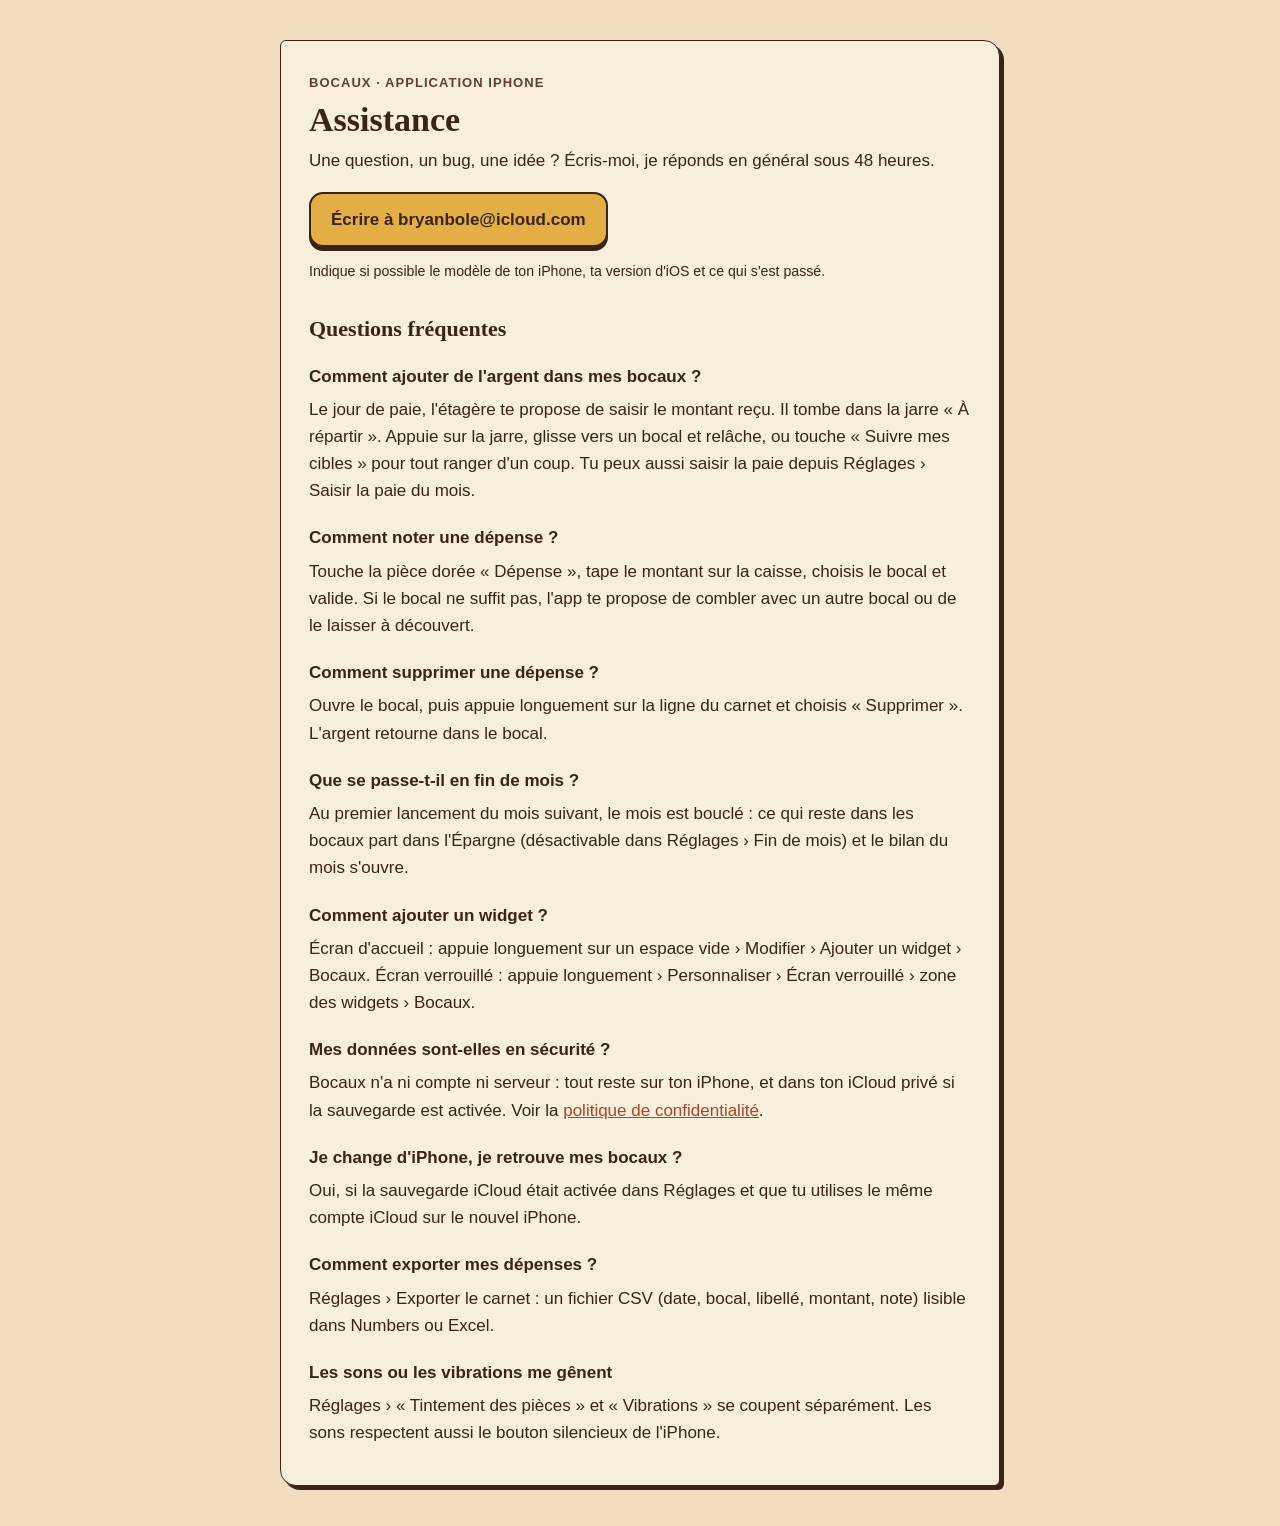
==== index.html @ eb2f49fd "Pages confidentialité et assistance" ====
<!doctype html>
<html lang="fr">
<head>
<meta charset="utf-8">
<meta name="viewport" content="width=device-width, initial-scale=1">
<title>Bocaux — Assistance</title>
<style>
  :root { --wall:#EFDDBE; --paper:#F7EEDC; --ink:#3A2417; --ink2:#5E4030; --terra:#A8462A; --honey:#E2AE45; }
  @media (prefers-color-scheme: dark) { :root { --wall:#271B13; --paper:#36271C; --ink:#F2E3C6; --ink2:#D2BC9A; --terra:#F09A7E; } }
  * { box-sizing: border-box; }
  body { margin:0; background:var(--wall); color:var(--ink); font:17px/1.6 -apple-system, "Helvetica Neue", Arial, sans-serif; }
  main { max-width:720px; margin:40px auto; padding:32px 28px; background:var(--paper); border:1.5px solid var(--ink); border-radius:6px 16px 6px 16px; box-shadow:4px 4px 0 var(--ink); }
  h1, h2 { font-family: Georgia, "Times New Roman", serif; line-height:1.2; }
  h1 { font-size:34px; margin:0 0 4px; }
  h2 { font-size:22px; margin:32px 0 8px; }
  h3 { font-size:17px; margin:20px 0 4px; }
  .kicker { text-transform:uppercase; letter-spacing:.08em; font-size:13px; font-weight:600; color:var(--ink2); margin:0 0 6px; }
  .contact { display:inline-block; margin:12px 0 4px; padding:12px 20px; background:var(--honey); color:#3A2417; border:2px solid #3A2417; border-radius:14px; box-shadow:0 4px 0 #3A2417; font-weight:600; text-decoration:none; }
  a { color:var(--terra); }
  p { margin:6px 0; }
</style>
</head>
<body>
<main>
  <p class="kicker">Bocaux · application iPhone</p>
  <h1>Assistance</h1>
  <p>Une question, un bug, une idée ? Écris-moi, je réponds en général sous 48 heures.</p>
  <a class="contact" href="mailto:bryanbole@icloud.com?subject=Bocaux%20%E2%80%94%20assistance">Écrire à bryanbole@icloud.com</a>
  <p><small>Indique si possible le modèle de ton iPhone, ta version d'iOS et ce qui s'est passé.</small></p>

  <h2>Questions fréquentes</h2>

  <h3>Comment ajouter de l'argent dans mes bocaux ?</h3>
  <p>Le jour de paie, l'étagère te propose de saisir le montant reçu. Il tombe dans la jarre « À répartir ». Appuie sur la jarre, glisse vers un bocal et relâche, ou touche « Suivre mes cibles » pour tout ranger d'un coup. Tu peux aussi saisir la paie depuis Réglages › Saisir la paie du mois.</p>

  <h3>Comment noter une dépense ?</h3>
  <p>Touche la pièce dorée « Dépense », tape le montant sur la caisse, choisis le bocal et valide. Si le bocal ne suffit pas, l'app te propose de combler avec un autre bocal ou de le laisser à découvert.</p>

  <h3>Comment supprimer une dépense ?</h3>
  <p>Ouvre le bocal, puis appuie longuement sur la ligne du carnet et choisis « Supprimer ». L'argent retourne dans le bocal.</p>

  <h3>Que se passe-t-il en fin de mois ?</h3>
  <p>Au premier lancement du mois suivant, le mois est bouclé : ce qui reste dans les bocaux part dans l'Épargne (désactivable dans Réglages › Fin de mois) et le bilan du mois s'ouvre.</p>

  <h3>Comment ajouter un widget ?</h3>
  <p>Écran d'accueil : appuie longuement sur un espace vide › Modifier › Ajouter un widget › Bocaux. Écran verrouillé : appuie longuement › Personnaliser › Écran verrouillé › zone des widgets › Bocaux.</p>

  <h3>Mes données sont-elles en sécurité ?</h3>
  <p>Bocaux n'a ni compte ni serveur : tout reste sur ton iPhone, et dans ton iCloud privé si la sauvegarde est activée. Voir la <a href="privacy.html">politique de confidentialité</a>.</p>

  <h3>Je change d'iPhone, je retrouve mes bocaux ?</h3>
  <p>Oui, si la sauvegarde iCloud était activée dans Réglages et que tu utilises le même compte iCloud sur le nouvel iPhone.</p>

  <h3>Comment exporter mes dépenses ?</h3>
  <p>Réglages › Exporter le carnet : un fichier CSV (date, bocal, libellé, montant, note) lisible dans Numbers ou Excel.</p>

  <h3>Les sons ou les vibrations me gênent</h3>
  <p>Réglages › « Tintement des pièces » et « Vibrations » se coupent séparément. Les sons respectent aussi le bouton silencieux de l'iPhone.</p>
</main>
</body>
</html>
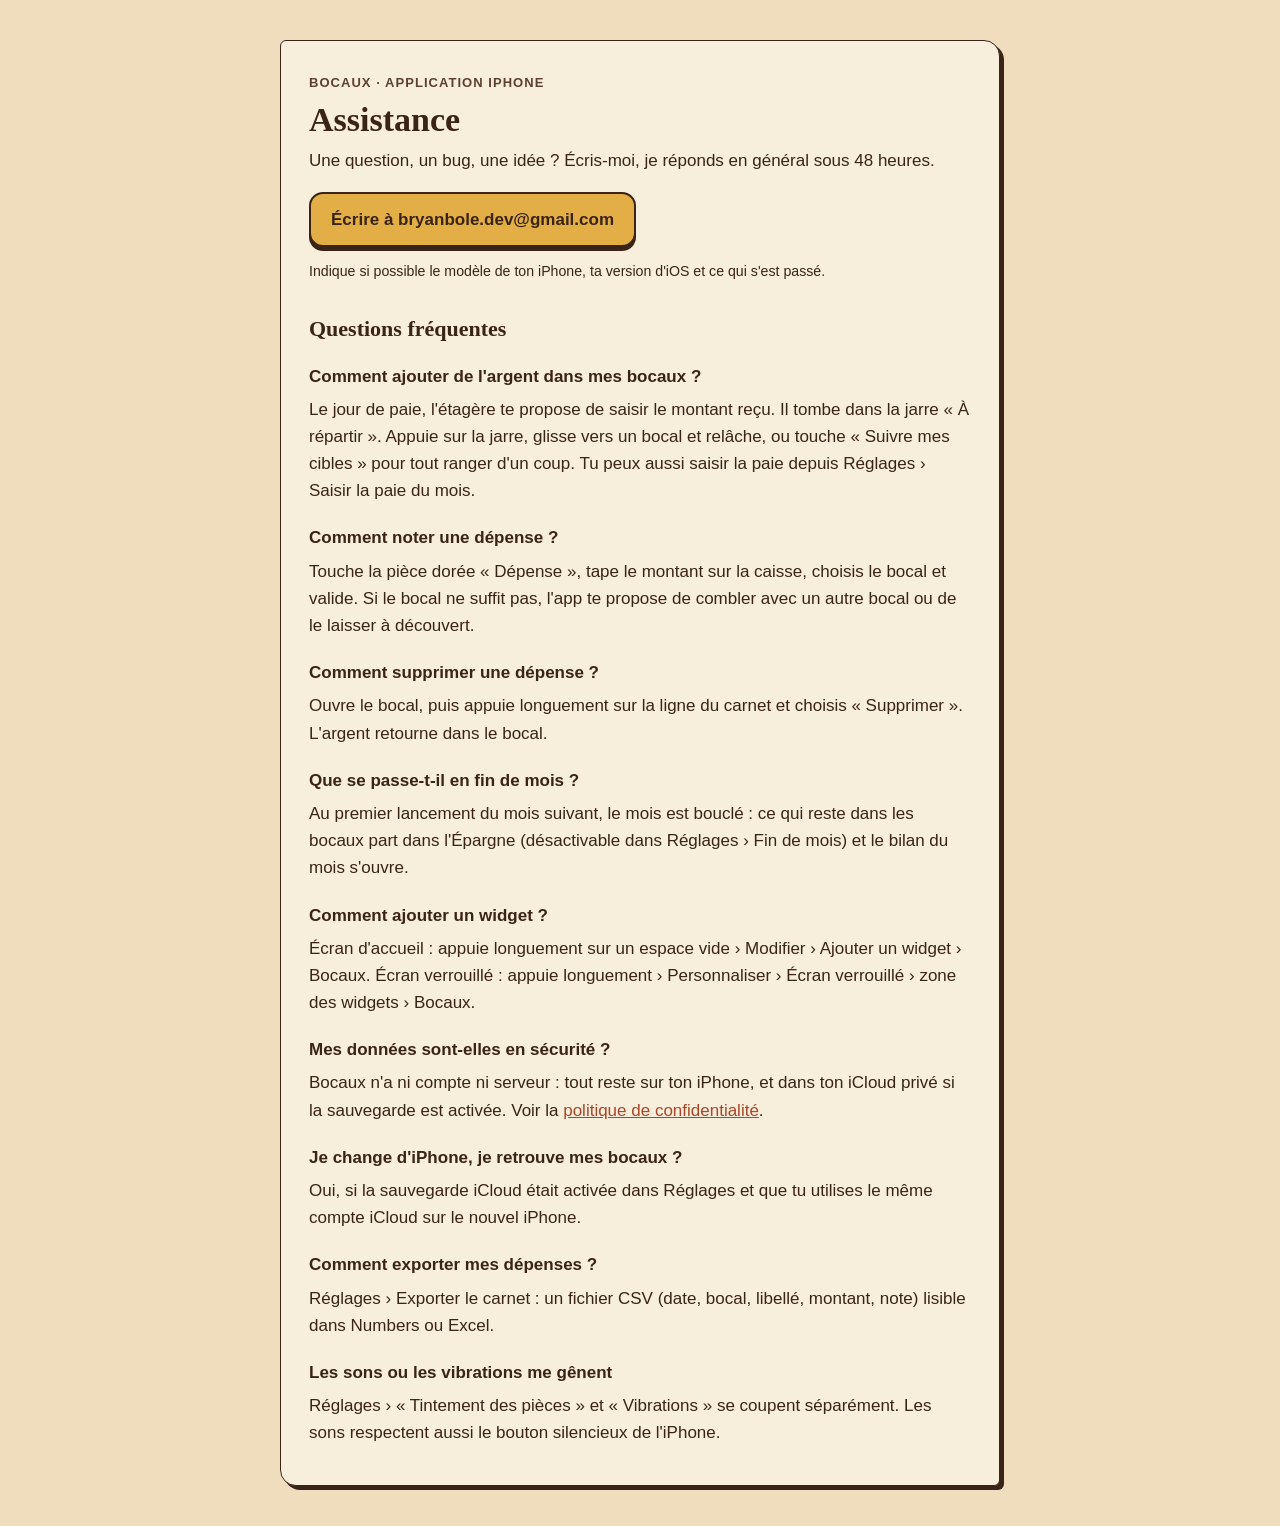
==== commit fca69b6a: "Adresse de contact" ====
--- a/index.html
+++ b/index.html
@@ -25,7 +25,7 @@
   <p class="kicker">Bocaux · application iPhone</p>
   <h1>Assistance</h1>
   <p>Une question, un bug, une idée ? Écris-moi, je réponds en général sous 48 heures.</p>
-  <a class="contact" href="mailto:bryanbole@icloud.com?subject=Bocaux%20%E2%80%94%20assistance">Écrire à bryanbole@icloud.com</a>
+  <a class="contact" href="mailto:bryanbole.dev@gmail.com?subject=Bocaux%20%E2%80%94%20assistance">Écrire à bryanbole.dev@gmail.com</a>
   <p><small>Indique si possible le modèle de ton iPhone, ta version d'iOS et ce qui s'est passé.</small></p>
 
   <h2>Questions fréquentes</h2>
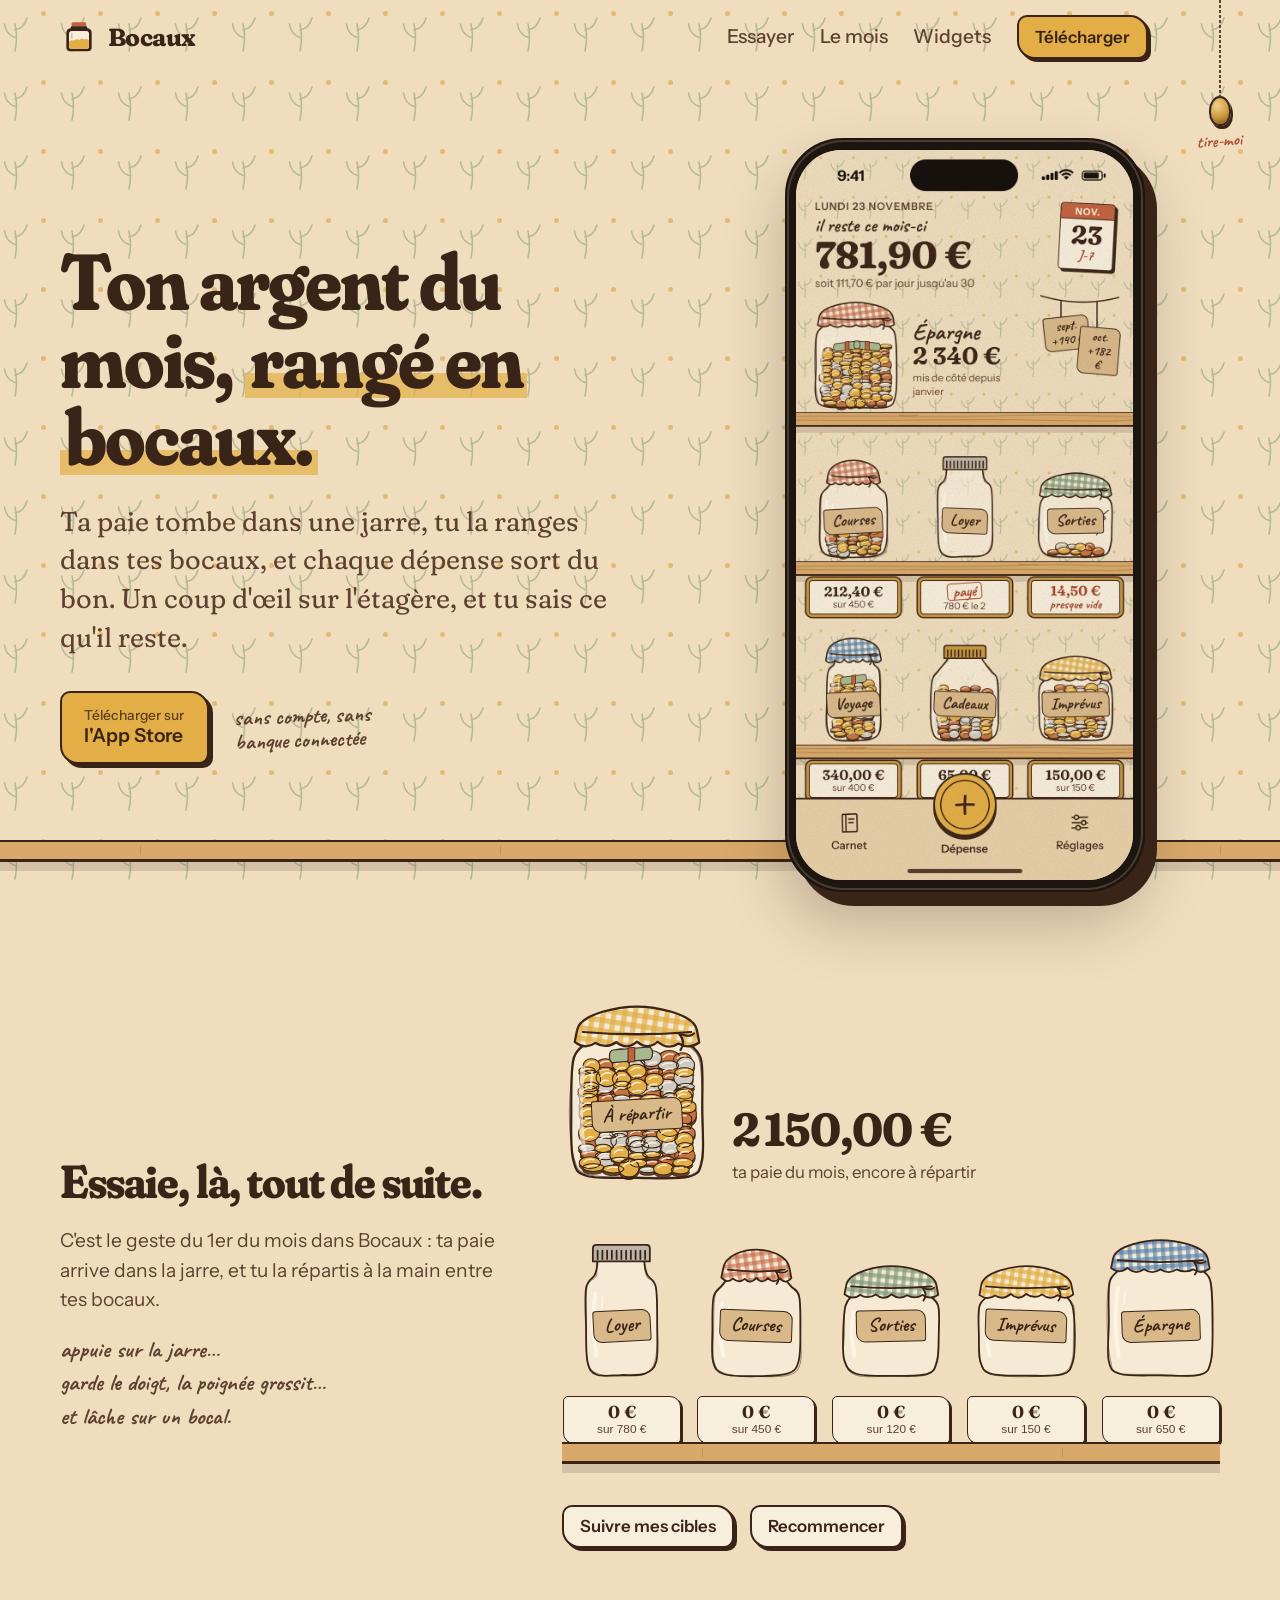
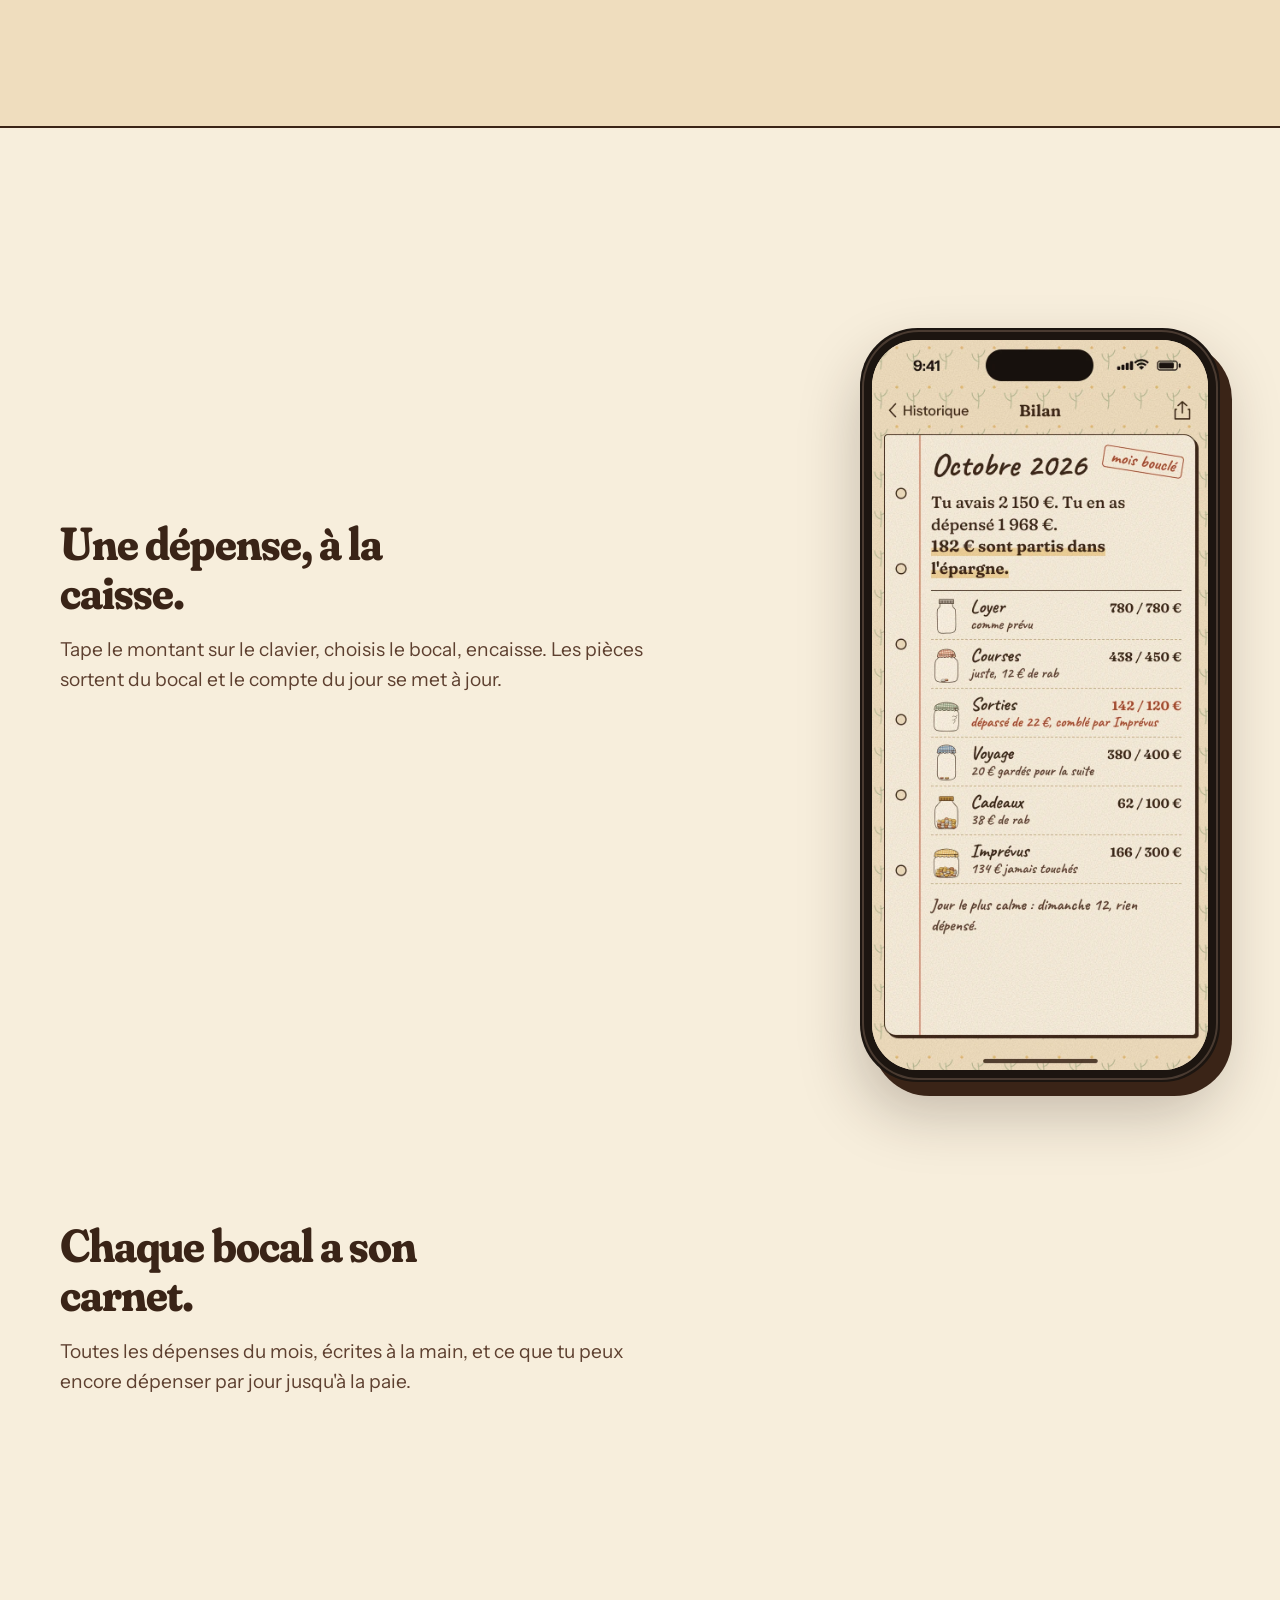
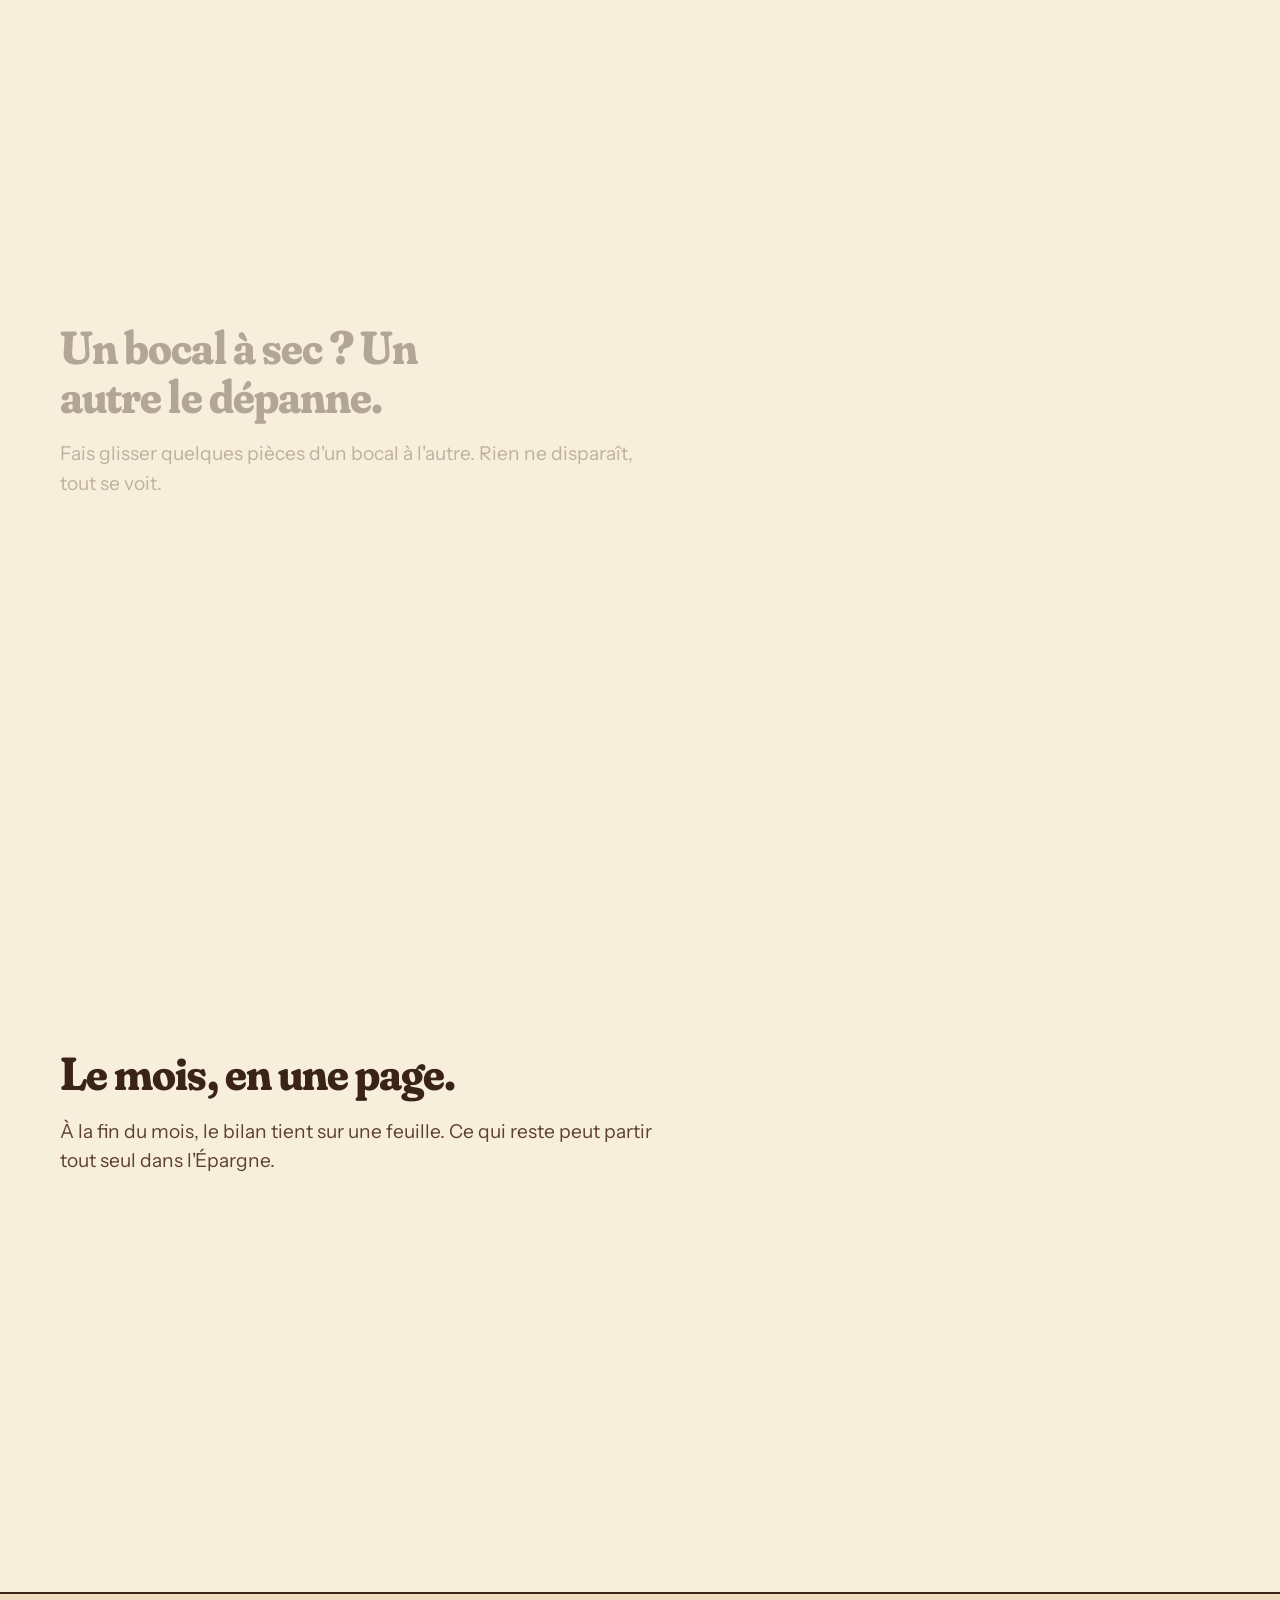
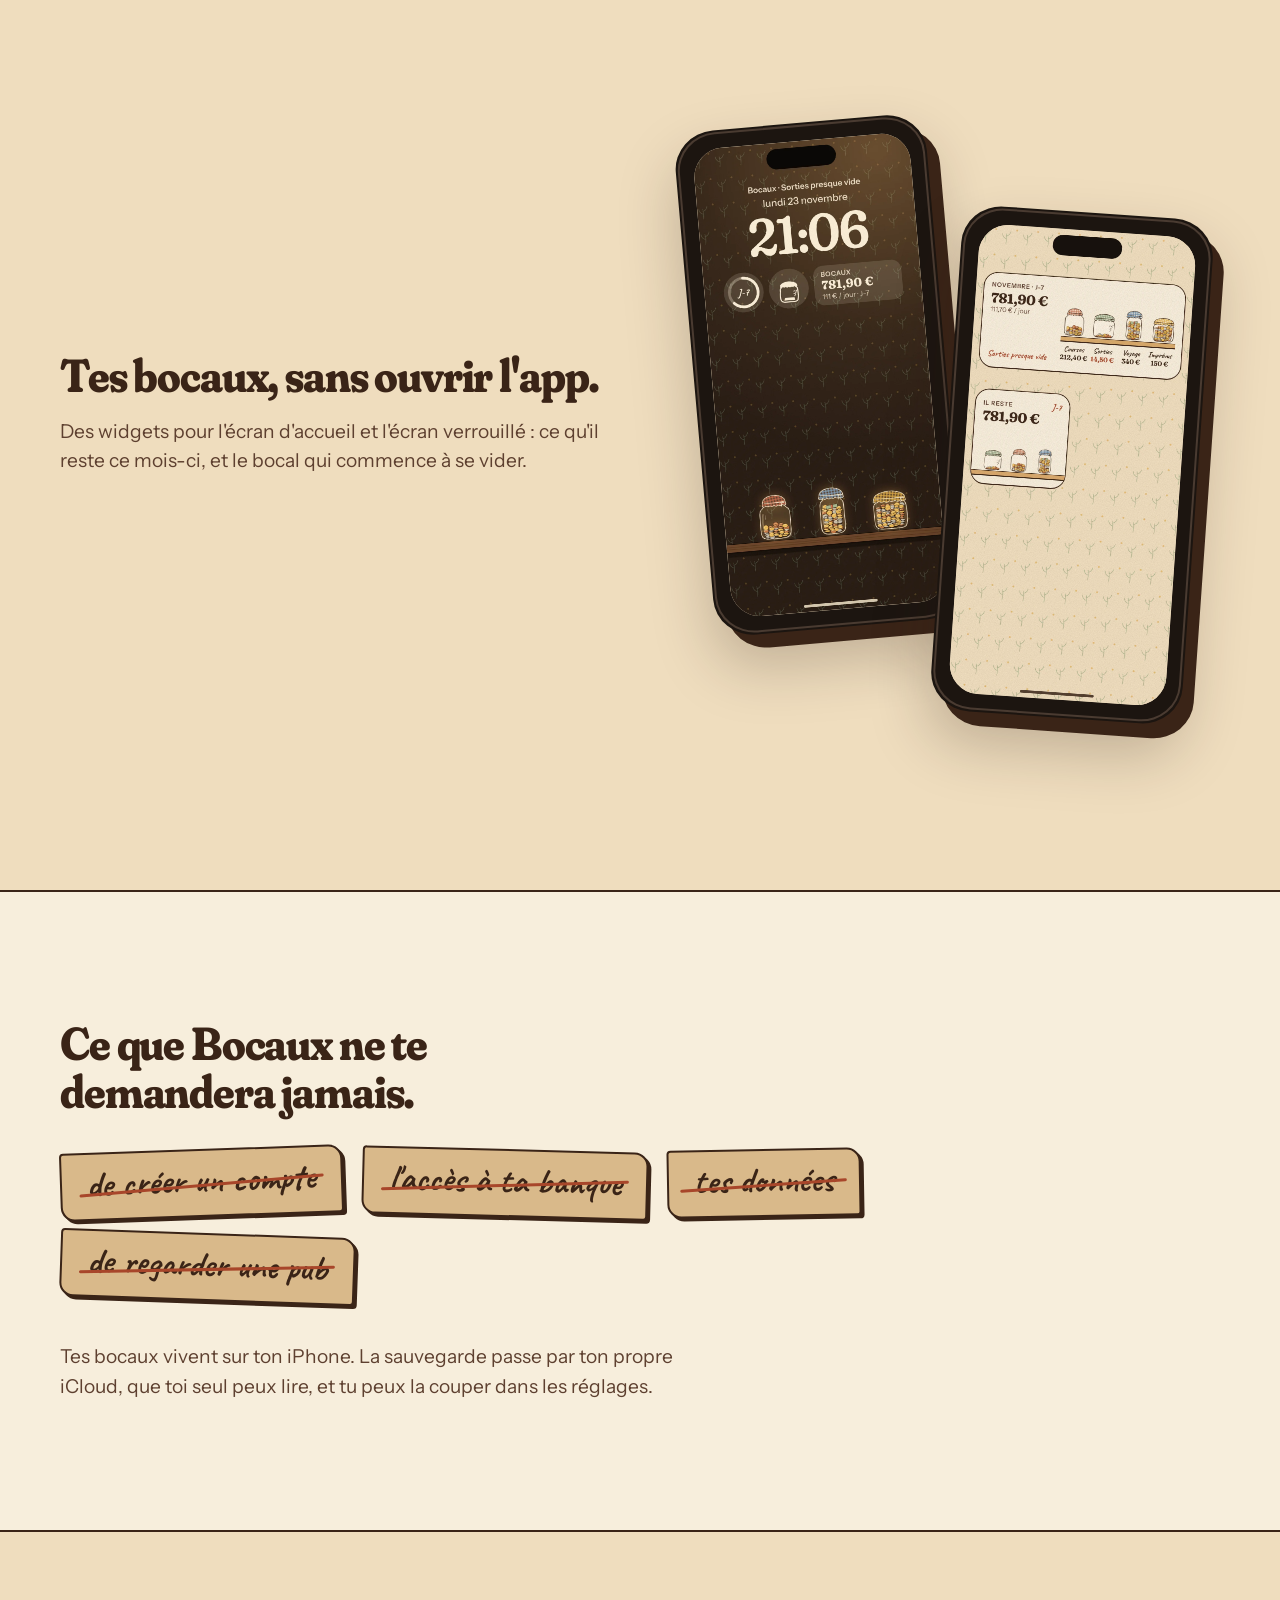
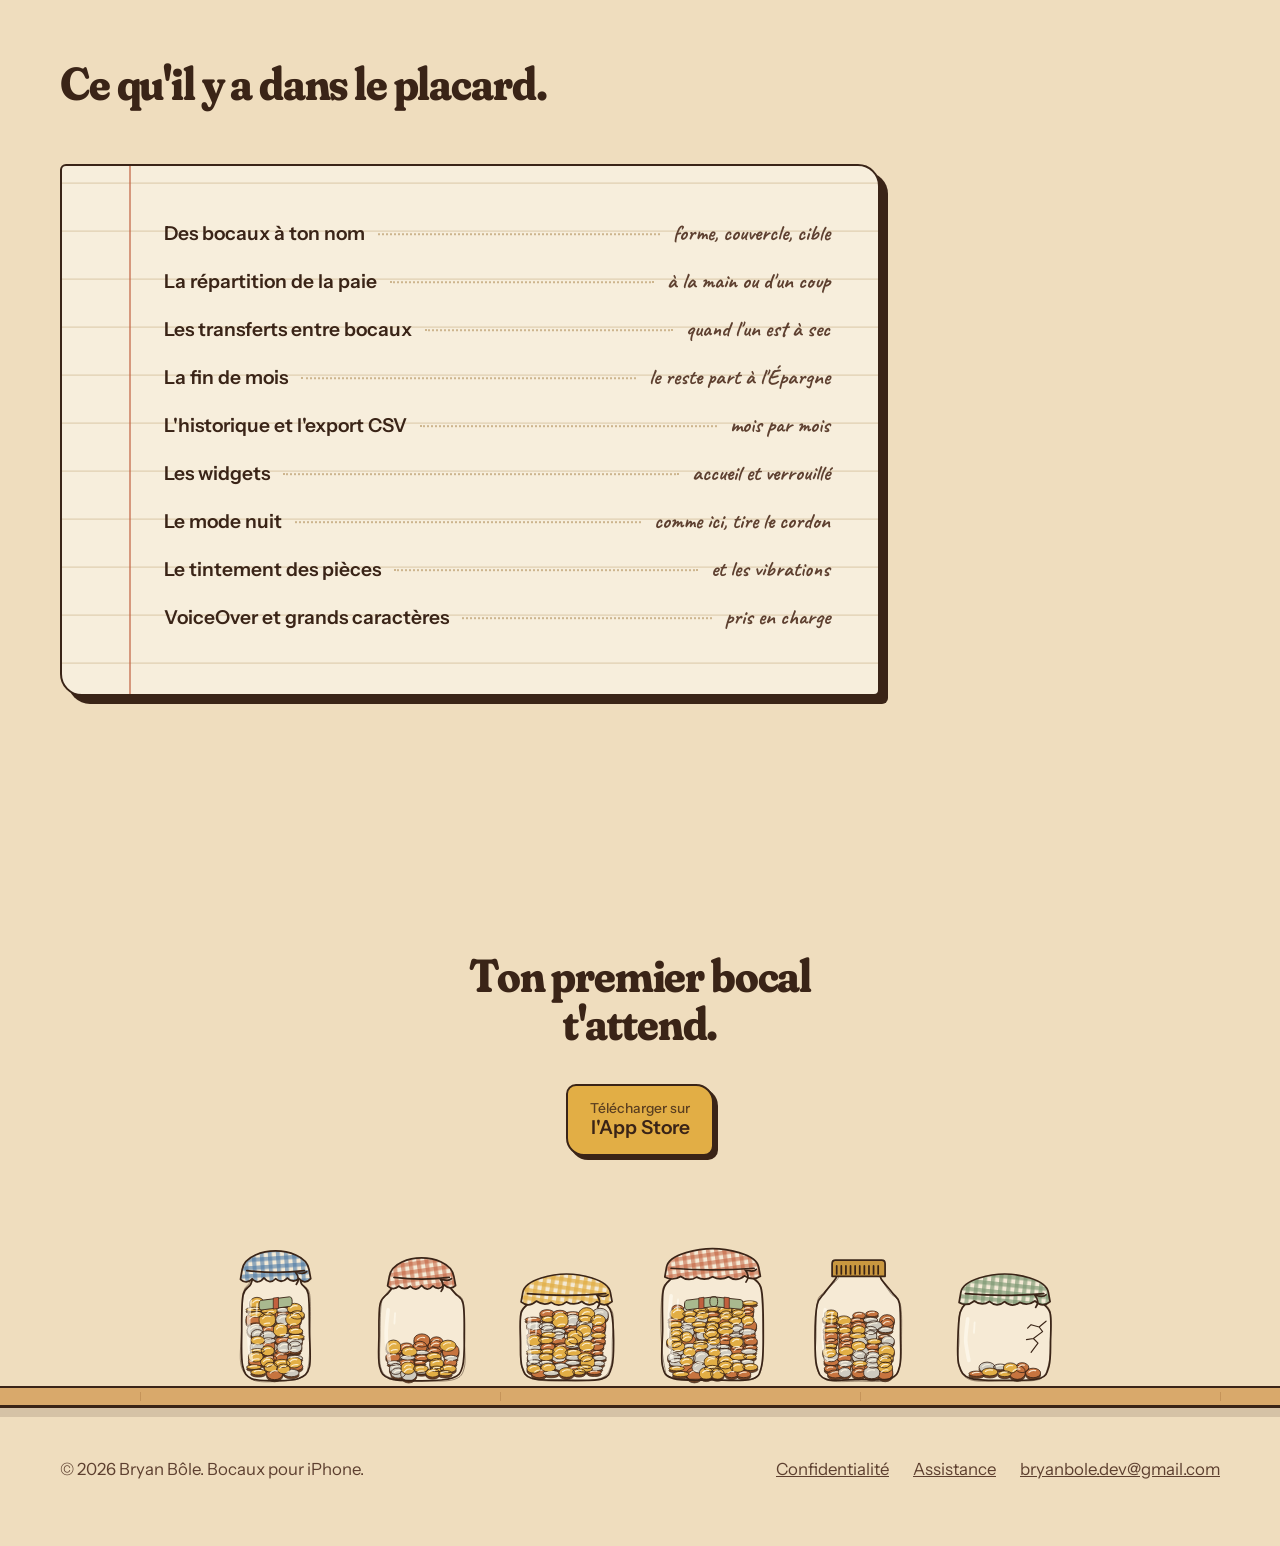
==== commit 5d4d891f: "Site vitrine" ====
--- a/index.html
+++ b/index.html
@@ -1,61 +1,215 @@
 <!doctype html>
-<html lang="fr">
+<html lang="fr" class="intro">
 <head>
 <meta charset="utf-8">
 <meta name="viewport" content="width=device-width, initial-scale=1">
-<title>Bocaux — Assistance</title>
-<style>
-  :root { --wall:#EFDDBE; --paper:#F7EEDC; --ink:#3A2417; --ink2:#5E4030; --terra:#A8462A; --honey:#E2AE45; }
-  @media (prefers-color-scheme: dark) { :root { --wall:#271B13; --paper:#36271C; --ink:#F2E3C6; --ink2:#D2BC9A; --terra:#F09A7E; } }
-  * { box-sizing: border-box; }
-  body { margin:0; background:var(--wall); color:var(--ink); font:17px/1.6 -apple-system, "Helvetica Neue", Arial, sans-serif; }
-  main { max-width:720px; margin:40px auto; padding:32px 28px; background:var(--paper); border:1.5px solid var(--ink); border-radius:6px 16px 6px 16px; box-shadow:4px 4px 0 var(--ink); }
-  h1, h2 { font-family: Georgia, "Times New Roman", serif; line-height:1.2; }
-  h1 { font-size:34px; margin:0 0 4px; }
-  h2 { font-size:22px; margin:32px 0 8px; }
-  h3 { font-size:17px; margin:20px 0 4px; }
-  .kicker { text-transform:uppercase; letter-spacing:.08em; font-size:13px; font-weight:600; color:var(--ink2); margin:0 0 6px; }
-  .contact { display:inline-block; margin:12px 0 4px; padding:12px 20px; background:var(--honey); color:#3A2417; border:2px solid #3A2417; border-radius:14px; box-shadow:0 4px 0 #3A2417; font-weight:600; text-decoration:none; }
-  a { color:var(--terra); }
-  p { margin:6px 0; }
-</style>
+<title>Bocaux — ton argent du mois, rangé en bocaux</title>
+<meta name="description" content="Bocaux, l'app iPhone de budget où ton argent du mois est rangé dans des bocaux de verre. Sans compte, sans banque connectée, rien ne quitte ton iPhone.">
+<meta name="theme-color" content="#EFDDBE" media="(prefers-color-scheme: light)">
+<meta name="theme-color" content="#271B13" media="(prefers-color-scheme: dark)">
+<meta property="og:title" content="Bocaux — ton argent du mois, rangé en bocaux">
+<meta property="og:description" content="Le budget du mois, d'un coup d'œil. Sans compte, sans banque connectée.">
+<meta property="og:image" content="assets/img/og.jpg">
+<meta property="og:type" content="website">
+<meta name="twitter:card" content="summary_large_image">
+<link rel="icon" href="assets/img/favicon.png">
+<link rel="apple-touch-icon" href="assets/img/apple-touch-icon.png">
+<link rel="preload" href="assets/fonts/Fraunces.woff2" as="font" type="font/woff2" crossorigin>
+<link rel="stylesheet" href="assets/style.css">
+<script>
+  // Thème avant le premier affichage : choix mémorisé, sinon celui de l'iPhone / du Mac.
+  (function () {
+    var t = null; try { t = localStorage.getItem('bocaux-theme'); } catch (e) {}
+    if (t ? t === 'nuit' : matchMedia('(prefers-color-scheme: dark)').matches) document.documentElement.classList.add('nuit');
+    if (matchMedia('(prefers-reduced-motion: reduce)').matches) document.documentElement.classList.remove('intro');
+  })();
+</script>
 </head>
 <body>
+<!-- Motifs des couvercles (vichy, fer-blanc, laiton), partagés par tous les bocaux -->
+<svg width="0" height="0" style="position:absolute" aria-hidden="true"><defs>
+<pattern id="g-terra" width="7" height="7" patternUnits="userSpaceOnUse" patternTransform="rotate(-8)"><rect class="gin" width="7" height="7"/><rect class="gt" width="3.5" height="7"/><rect class="gt" width="7" height="3.5"/></pattern>
+<pattern id="g-sage" width="7" height="7" patternUnits="userSpaceOnUse" patternTransform="rotate(6)"><rect class="gin" width="7" height="7"/><rect class="gs" width="3.5" height="7"/><rect class="gs" width="7" height="3.5"/></pattern>
+<pattern id="g-blue" width="7" height="7" patternUnits="userSpaceOnUse" patternTransform="rotate(-4)"><rect class="gin" width="7" height="7"/><rect class="gb" width="3.5" height="7"/><rect class="gb" width="7" height="3.5"/></pattern>
+<pattern id="g-honey" width="7" height="7" patternUnits="userSpaceOnUse" patternTransform="rotate(9)"><rect class="gin" width="7" height="7"/><rect class="gh" width="3.5" height="7"/><rect class="gh" width="7" height="3.5"/></pattern>
+<pattern id="m-tin" width="4" height="4" patternUnits="userSpaceOnUse"><rect class="tinf" width="4" height="4"/></pattern>
+<pattern id="m-brass" width="4" height="4" patternUnits="userSpaceOnUse"><rect class="brassf" width="4" height="4"/></pattern>
+<symbol id="logo" viewBox="0 0 96 96"><rect fill="#C2603E" x="30" y="11" width="36" height="10" rx="3"/><rect fill="#3A2417" x="27" y="21" width="42" height="7" rx="3"/><path fill="#3A2417" fill-rule="evenodd" d="M28 26 h40 q12 0 12 12 v36 q0 10 -10 10 h-44 q-10 0 -10 -10 v-36 q0 -12 12 -12z M32 33 h32 q9 0 9 8 v31 q0 6 -6 6 h-38 q-6 0 -6 -6 v-31 q0 -8 9 -8z"/><path fill="#F7EEDC" d="M32 33 h32 q9 0 9 8 v31 q0 6 -6 6 h-38 q-6 0 -6 -6 v-31 q0 -8 9 -8z"/><path fill="#E2AE45" d="M23 60 q6 -5 13 -3 q6 -6 13 -2 q7 -5 13 -1 q6 -3 11 2 v16 q0 6 -6 6 h-38 q-6 0 -6 -6z"/><rect fill="#3A2417" x="28" y="38" width="3.5" height="14" rx="1.75" opacity=".25"/></symbol>
+</defs></svg>
+
+<a class="sr" href="#demo">Aller à la démo</a>
+
+<button class="cord" id="cord" type="button" aria-pressed="false" aria-label="Allumer la lampe (mode nuit)">
+  <span class="string"></span><span class="bead"></span><span class="tip" id="cordTip">tire-moi</span>
+</button>
+
+<header class="top" id="top">
+  <div class="wrap">
+    <a class="brand" href="#"><svg aria-hidden="true"><use href="#logo"/></svg>Bocaux</a>
+    <nav aria-label="Navigation">
+      <a class="lnk" href="#demo">Essayer</a>
+      <a class="lnk" href="#mois">Le mois</a>
+      <a class="lnk" href="#widgets">Widgets</a>
+      <a class="btn btn-sm store" href="#">Télécharger</a>
+    </nav>
+  </div>
+</header>
+
 <main>
-  <p class="kicker">Bocaux · application iPhone</p>
-  <h1>Assistance</h1>
-  <p>Une question, un bug, une idée ? Écris-moi, je réponds en général sous 48 heures.</p>
-  <a class="contact" href="mailto:bryanbole.dev@gmail.com?subject=Bocaux%20%E2%80%94%20assistance">Écrire à bryanbole.dev@gmail.com</a>
-  <p><small>Indique si possible le modèle de ton iPhone, ta version d'iOS et ce qui s'est passé.</small></p>
-
-  <h2>Questions fréquentes</h2>
-
-  <h3>Comment ajouter de l'argent dans mes bocaux ?</h3>
-  <p>Le jour de paie, l'étagère te propose de saisir le montant reçu. Il tombe dans la jarre « À répartir ». Appuie sur la jarre, glisse vers un bocal et relâche, ou touche « Suivre mes cibles » pour tout ranger d'un coup. Tu peux aussi saisir la paie depuis Réglages › Saisir la paie du mois.</p>
-
-  <h3>Comment noter une dépense ?</h3>
-  <p>Touche la pièce dorée « Dépense », tape le montant sur la caisse, choisis le bocal et valide. Si le bocal ne suffit pas, l'app te propose de combler avec un autre bocal ou de le laisser à découvert.</p>
-
-  <h3>Comment supprimer une dépense ?</h3>
-  <p>Ouvre le bocal, puis appuie longuement sur la ligne du carnet et choisis « Supprimer ». L'argent retourne dans le bocal.</p>
-
-  <h3>Que se passe-t-il en fin de mois ?</h3>
-  <p>Au premier lancement du mois suivant, le mois est bouclé : ce qui reste dans les bocaux part dans l'Épargne (désactivable dans Réglages › Fin de mois) et le bilan du mois s'ouvre.</p>
-
-  <h3>Comment ajouter un widget ?</h3>
-  <p>Écran d'accueil : appuie longuement sur un espace vide › Modifier › Ajouter un widget › Bocaux. Écran verrouillé : appuie longuement › Personnaliser › Écran verrouillé › zone des widgets › Bocaux.</p>
-
-  <h3>Mes données sont-elles en sécurité ?</h3>
-  <p>Bocaux n'a ni compte ni serveur : tout reste sur ton iPhone, et dans ton iCloud privé si la sauvegarde est activée. Voir la <a href="privacy.html">politique de confidentialité</a>.</p>
-
-  <h3>Je change d'iPhone, je retrouve mes bocaux ?</h3>
-  <p>Oui, si la sauvegarde iCloud était activée dans Réglages et que tu utilises le même compte iCloud sur le nouvel iPhone.</p>
-
-  <h3>Comment exporter mes dépenses ?</h3>
-  <p>Réglages › Exporter le carnet : un fichier CSV (date, bocal, libellé, montant, note) lisible dans Numbers ou Excel.</p>
-
-  <h3>Les sons ou les vibrations me gênent</h3>
-  <p>Réglages › « Tintement des pièces » et « Vibrations » se coupent séparément. Les sons respectent aussi le bouton silencieux de l'iPhone.</p>
+  <section class="hero" aria-labelledby="h1">
+    <div class="wrap">
+      <div class="hero-copy">
+        <h1 class="display" id="h1">Ton argent du mois, <span class="mark">rangé en bocaux.</span></h1>
+        <p class="lede">Ta paie tombe dans une jarre, tu la ranges dans tes bocaux, et chaque dépense sort du bon. Un coup d'œil sur l'étagère, et tu sais ce qu'il reste.</p>
+        <div class="actions">
+          <a class="btn store" href="#"><span><small>Télécharger sur</small>l'App Store</span></a>
+          <p class="note">sans compte, sans banque connectée</p>
+        </div>
+      </div>
+      <div class="hero-phone">
+        <div class="phone"><div class="scr"><img data-screen="etagere" src="assets/img/etagere-jour.webp" width="393" height="852" alt="L'écran principal de Bocaux : il reste 781,90 € ce mois-ci, rangés dans six bocaux sur une étagère." fetchpriority="high"></div></div>
+      </div>
+    </div>
+    <div class="plank" aria-hidden="true"></div>
+  </section>
+
+  <section class="band demo" id="demo" aria-labelledby="demo-t">
+    <div class="wrap">
+      <div>
+        <h2 class="display" id="demo-t">Essaie, là, tout de suite.</h2>
+        <p class="body" style="margin-top:1.2rem">C'est le geste du 1er du mois dans Bocaux : ta paie arrive dans la jarre, et tu la répartis à la main entre tes bocaux.</p>
+        <div class="how" aria-hidden="true">
+          <p>appuie sur la jarre…</p>
+          <p>garde le doigt, la poignée grossit…</p>
+          <p>et lâche sur un bocal.</p>
+        </div>
+        <p class="sr">Au clavier : chaque bocal est un bouton qui y range 50 €. Le bouton « Suivre mes cibles » remplit tous les bocaux d'un coup.</p>
+      </div>
+      <div class="bench" id="bench">
+        <div class="stamp" id="stamp" aria-hidden="true">C'est rangé&nbsp;!</div>
+        <div class="pot-wrap">
+          <button class="pot" id="pot" type="button" aria-describedby="potAmt"><span class="art" id="potArt" style="display:block;width:clamp(110px,16vw,150px)"></span><span class="tag" style="--r:-3deg">À répartir</span></button>
+          <div class="potinfo"><p class="amt" id="potAmt" aria-live="polite">2 150,00 €</p><p class="sub" id="potSub">ta paie du mois, encore à répartir</p></div>
+        </div>
+        <div class="jars" id="jars"></div>
+        <div class="plank" aria-hidden="true"></div>
+        <div class="demo-bar">
+          <button class="btn ghost btn-sm" id="fill" type="button">Suivre mes cibles</button>
+          <button class="btn ghost btn-sm" id="reset" type="button">Recommencer</button>
+        </div>
+        <p class="done-msg" id="doneMsg" aria-live="polite"></p>
+      </div>
+    </div>
+    <div class="hand-coins" id="handful" aria-hidden="true"></div>
+  </section>
+
+  <section class="band paper story" id="mois" aria-labelledby="mois-t">
+    <div class="wrap">
+      <div>
+        <h2 class="display sr" id="mois-t">Le reste du mois</h2>
+        <div class="steps" id="steps">
+          <article class="step" data-screen="depense">
+            <h3>Une dépense, à la caisse.</h3>
+            <p class="body">Tape le montant sur le clavier, choisis le bocal, encaisse. Les pièces sortent du bocal et le compte du jour se met à jour.</p>
+            <div class="m-phone phone"><div class="scr"><img data-screen="depense" src="assets/img/depense-jour.webp" width="393" height="852" loading="lazy" alt="Écran de dépense : un clavier de caisse enregistreuse et le choix du bocal."></div></div>
+          </article>
+          <article class="step" data-screen="carnet">
+            <h3>Chaque bocal a son carnet.</h3>
+            <p class="body">Toutes les dépenses du mois, écrites à la main, et ce que tu peux encore dépenser par jour jusqu'à la paie.</p>
+            <div class="m-phone phone"><div class="scr"><img data-screen="carnet" src="assets/img/carnet-jour.webp" width="393" height="852" loading="lazy" alt="Le carnet du bocal Courses, avec les dépenses du mois et le reste par jour."></div></div>
+          </article>
+          <article class="step" data-screen="transfert">
+            <h3>Un bocal à sec ? Un autre le dépanne.</h3>
+            <p class="body">Fais glisser quelques pièces d'un bocal à l'autre. Rien ne disparaît, tout se voit.</p>
+            <div class="m-phone phone"><div class="scr"><img data-screen="transfert" src="assets/img/transfert-jour.webp" width="393" height="852" loading="lazy" alt="Transfert de pièces d'un bocal vers un autre."></div></div>
+          </article>
+          <article class="step" data-screen="bilan">
+            <h3>Le mois, en une page.</h3>
+            <p class="body">À la fin du mois, le bilan tient sur une feuille. Ce qui reste peut partir tout seul dans l'Épargne.</p>
+            <div class="m-phone phone"><div class="scr"><img data-screen="bilan" src="assets/img/bilan-jour.webp" width="393" height="852" loading="lazy" alt="Le bilan du mois, bocal par bocal, avec le reste versé à l'épargne."></div></div>
+          </article>
+        </div>
+      </div>
+      <div class="sticky" aria-hidden="true">
+        <div class="phone"><div class="scr" id="stickyScr">
+          <img data-screen="depense" src="assets/img/depense-jour.webp" width="393" height="852" alt="">
+          <img data-screen="carnet" class="out" src="assets/img/carnet-jour.webp" width="393" height="852" loading="lazy" alt="">
+          <img data-screen="transfert" class="out" src="assets/img/transfert-jour.webp" width="393" height="852" loading="lazy" alt="">
+          <img data-screen="bilan" class="out" src="assets/img/bilan-jour.webp" width="393" height="852" loading="lazy" alt="">
+        </div></div>
+      </div>
+    </div>
+  </section>
+
+  <section class="band widgets" id="widgets" aria-labelledby="w-t">
+    <div class="wrap">
+      <div class="head">
+        <h2 class="display" id="w-t">Tes bocaux, sans ouvrir l'app.</h2>
+        <p class="body">Des widgets pour l'écran d'accueil et l'écran verrouillé : ce qu'il reste ce mois-ci, et le bocal qui commence à se vider.</p>
+      </div>
+      <div class="duo">
+        <div class="phone a"><div class="scr"><img src="assets/img/widgets-accueil.webp" width="393" height="852" loading="lazy" alt="Écran d'accueil avec un widget moyen montrant quatre bocaux et un petit widget : il reste 781,90 €."></div></div>
+        <div class="phone b"><div class="scr"><img data-screen="widgets" src="assets/img/widgets-jour.webp" width="393" height="852" loading="lazy" alt="Écran verrouillé avec les widgets Bocaux."></div></div>
+      </div>
+    </div>
+  </section>
+
+  <section class="band paper never" aria-labelledby="n-t">
+    <div class="wrap">
+      <h2 class="display" id="n-t">Ce que Bocaux ne te demandera jamais.</h2>
+      <ul>
+        <li style="--r:-2deg">de créer un compte</li>
+        <li style="--r:1.5deg">l'accès à ta banque</li>
+        <li style="--r:-1deg">tes données</li>
+        <li style="--r:2deg">de regarder une pub</li>
+      </ul>
+      <p class="body after">Tes bocaux vivent sur ton iPhone. La sauvegarde passe par ton propre iCloud, que toi seul peux lire, et tu peux la couper dans les réglages.</p>
+    </div>
+  </section>
+
+  <section class="band" aria-labelledby="c-t">
+    <div class="wrap">
+      <div class="head">
+        <h2 class="display" id="c-t">Ce qu'il y a dans le placard.</h2>
+      </div>
+      <div class="ledger">
+        <dl>
+          <div class="row"><dt>Des bocaux à ton nom</dt><span class="dots"></span><dd>forme, couvercle, cible</dd></div>
+          <div class="row"><dt>La répartition de la paie</dt><span class="dots"></span><dd>à la main ou d'un coup</dd></div>
+          <div class="row"><dt>Les transferts entre bocaux</dt><span class="dots"></span><dd>quand l'un est à sec</dd></div>
+          <div class="row"><dt>La fin de mois</dt><span class="dots"></span><dd>le reste part à l'Épargne</dd></div>
+          <div class="row"><dt>L'historique et l'export CSV</dt><span class="dots"></span><dd>mois par mois</dd></div>
+          <div class="row"><dt>Les widgets</dt><span class="dots"></span><dd>accueil et verrouillé</dd></div>
+          <div class="row"><dt>Le mode nuit</dt><span class="dots"></span><dd>comme ici, tire le cordon</dd></div>
+          <div class="row"><dt>Le tintement des pièces</dt><span class="dots"></span><dd>et les vibrations</dd></div>
+          <div class="row"><dt>VoiceOver et grands caractères</dt><span class="dots"></span><dd>pris en charge</dd></div>
+        </dl>
+      </div>
+    </div>
+  </section>
+
+  <section class="band final" aria-labelledby="f-t">
+    <div class="wrap">
+      <h2 class="display" id="f-t">Ton premier bocal t'attend.</h2>
+      <div class="actions"><a class="btn store" href="#"><span><small>Télécharger sur</small>l'App Store</span></a></div>
+    </div>
+    <div class="shelf-row" id="finalShelf" aria-hidden="true"></div>
+    <div class="plank" aria-hidden="true"></div>
+  </section>
 </main>
+
+<footer>
+  <div class="wrap">
+    <p>© 2026 Bryan Bôle. Bocaux pour iPhone.</p>
+    <nav aria-label="Liens légaux">
+      <a href="privacy.html">Confidentialité</a>
+      <a href="support.html">Assistance</a>
+      <a href="mailto:bryanbole.dev@gmail.com">bryanbole.dev@gmail.com</a>
+    </nav>
+  </div>
+</footer>
+
+<script src="assets/jars-lib.js"></script>
+<script src="assets/app.js"></script>
 </body>
 </html>
--- a/assets/style.css
+++ b/assets/style.css
@@ -0,0 +1,198 @@
+/* Bocaux — site vitrine. Une seule pièce : un mur de cuisine, des étagères, des bocaux. */
+@font-face{font-family:Fraunces;src:url(fonts/Fraunces.woff2) format("woff2");font-weight:100 900;font-display:swap}
+@font-face{font-family:Caveat;src:url(fonts/Caveat.woff2) format("woff2");font-weight:400 700;font-display:swap}
+@font-face{font-family:"Instrument Sans";src:url(fonts/InstrumentSans.woff2) format("woff2");font-weight:400 700;font-display:swap}
+
+:root{--wall:#EFDDBE;--sprig:#9BAA86;--dot:#D9A441;--ink:#3A2417;--ink2:#5E4030;--pl:#3A2417;--paper:#F7EEDC;--paper2:#EADBBE;--rule:#CDB58E;--kraft:#D9B98A;--wood:#D9A96B;--woodline:#A06C38;--brass:#C9973F;--honey:#E2AE45;--onhoney:#3A2417;--terra:#C2603E;--warn:#A8462A;--sage:#7E9874;--faience:#4E7BA6;--glass:#FBF4E4;--glassop:.6;--cu:#C7743F;--au:#E2AE45;--ag:#CFCBC0;--edge:#6E4326;--coinline:#3A2417;--hl:#FFF7E3;--refl:#FFFBF2;--reflop:.6;--shade:rgba(58,36,23,.14);--gin:#F4EAD6;--tin:#BDB6A8;--focus:#4E7BA6;--glow:0;
+  --serif:Fraunces,Georgia,serif;--sans:"Instrument Sans",system-ui,sans-serif;--hand:Caveat,cursive;
+  --step-1:clamp(.95rem,.9rem + .2vw,1.05rem);--step0:clamp(1.06rem,1rem + .3vw,1.2rem);--step1:clamp(1.3rem,1.1rem + .8vw,1.7rem);--step2:clamp(1.8rem,1.3rem + 2vw,2.9rem);--step3:clamp(2.6rem,1.6rem + 4.2vw,5.6rem);
+  color-scheme:light}
+html.nuit{--wall:#271B13;--sprig:#4F5A43;--dot:#7A5A2A;--ink:#F2E3C6;--ink2:#D2BC9A;--pl:#120B07;--paper:#36271C;--paper2:#2B1F16;--rule:#5E4834;--kraft:#6E5234;--wood:#6B4529;--woodline:#4A2E1A;--brass:#A87A34;--onhoney:#2A1C12;--terra:#D9714F;--warn:#F09A7E;--sage:#6E8A64;--faience:#86AACB;--glass:#F6C978;--glassop:.14;--cu:#C97A45;--au:#E9B651;--ag:#BDB6A8;--edge:#24160C;--coinline:#2A1C12;--hl:#FFE7B0;--refl:#FFE3B0;--reflop:.35;--shade:rgba(0,0,0,.35);--gin:#5A4330;--tin:#8F887B;--focus:#86AACB;--glow:1;color-scheme:dark}
+
+*,*::before,*::after{box-sizing:border-box}
+html{scroll-behavior:smooth;overflow-x:clip}
+body{margin:0;background:var(--wall);color:var(--ink);font-family:var(--sans);font-size:var(--step0);line-height:1.55;-webkit-font-smoothing:antialiased;overflow-x:hidden;transition:background-color .5s ease,color .5s ease}
+body::before{content:"";position:fixed;inset:0;z-index:-2;pointer-events:none;background:url("data:image/svg+xml,%3Csvg xmlns='http://www.w3.org/2000/svg' width='57' height='69'%3E%3Cg fill='none' stroke='%239BAA86' stroke-width='1.6' stroke-linecap='round' opacity='.7'%3E%3Cpath d='M15 51 q3 -13.5 0 -27 M15 37.5 q-9 -3 -10.5 -13.5 M15 30 q9 -1.5 12 -12'/%3E%3C/g%3E%3Ccircle cx='43.5' cy='13.5' r='2.5' fill='%23D9A441' opacity='.6'/%3E%3C/svg%3E");transition:opacity .5s}
+html.nuit body::before{opacity:.32;filter:hue-rotate(-10deg) brightness(.7)}
+/* halo de la lampe, la nuit */
+body::after{content:"";position:fixed;inset:0;z-index:-1;pointer-events:none;background:radial-gradient(circle at 88% -4%,rgba(255,190,110,.34),rgba(255,190,110,.1) 34%,transparent 62%);opacity:var(--glow);transition:opacity .6s ease}
+img{display:block;max-width:100%;height:auto}
+a{color:inherit}
+p,h1,h2,h3,figure,ul,ol,dl,dd{margin:0}
+ul,ol{padding:0;list-style:none}
+:focus-visible{outline:3px solid var(--focus);outline-offset:4px;border-radius:6px}
+.sr{position:absolute!important;width:1px;height:1px;overflow:hidden;clip:rect(0 0 0 0);white-space:nowrap}
+.wrap{width:min(1160px,100% - 2.5rem);margin-inline:auto}
+
+/* ——— Typo ——— */
+.display{font-family:var(--serif);font-variation-settings:"SOFT" 100,"WONK" 1,"opsz" 144;font-weight:720;letter-spacing:-.025em;line-height:.98}
+h2.display{font-size:var(--step2);line-height:1.04;max-width:18ch}
+.lede{font-size:var(--step1);line-height:1.42;color:var(--ink2);max-width:34ch;font-family:var(--serif);font-variation-settings:"SOFT" 100,"opsz" 24;font-weight:380}
+.hand{font-family:var(--hand);font-weight:700;color:var(--warn);font-size:1.6em;line-height:1}
+.body{color:var(--ink2);max-width:46ch}
+
+/* ——— Boutons ——— */
+.btn{--bg:var(--honey);display:inline-flex;align-items:center;gap:.7rem;font:600 var(--step0)/1 var(--sans);color:var(--onhoney);background:var(--bg);border:2px solid var(--pl);border-radius:10px 18px 10px 18px;padding:1rem 1.4rem 1.05rem;text-decoration:none;box-shadow:4px 4px 0 var(--pl);cursor:pointer;transition:transform .15s ease,box-shadow .15s ease}
+.btn:hover{transform:translate(-1px,-1px);box-shadow:5px 5px 0 var(--pl)}
+.btn:active{transform:translate(3px,3px);box-shadow:1px 1px 0 var(--pl)}
+.btn.ghost{--bg:var(--paper);color:var(--ink)}
+.btn .coin{width:1.6rem;height:1.6rem;border-radius:50%;background:var(--paper);border:2px solid var(--pl);display:grid;place-items:center;font-size:.8rem;flex:none}
+.btn small{display:block;font-weight:500;font-size:.72em;opacity:.8;margin-bottom:.15rem}
+.btn-sm{font-size:var(--step-1);padding:.7rem 1rem;box-shadow:3px 3px 0 var(--pl)}
+
+/* ——— En-tête ——— */
+.top{position:sticky;top:0;z-index:40;transition:background-color .3s,box-shadow .3s}
+.top.scrolled{background:color-mix(in srgb,var(--wall) 88%,transparent);backdrop-filter:blur(8px);box-shadow:0 1px 0 var(--rule)}
+.top .wrap{display:flex;align-items:center;justify-content:space-between;height:74px;padding-right:72px}
+.brand{display:flex;align-items:center;gap:.6rem;text-decoration:none;font-family:var(--serif);font-weight:720;font-size:1.55rem;letter-spacing:-.02em;font-variation-settings:"SOFT" 100,"WONK" 1}
+.brand svg{width:38px;height:38px}
+.top nav{display:flex;align-items:center;gap:1.6rem}
+.top nav a.lnk{text-decoration:none;font-weight:500;color:var(--ink2)}
+.top nav a.lnk:hover{color:var(--ink);text-decoration:underline;text-decoration-thickness:2px;text-underline-offset:5px;text-decoration-color:var(--honey)}
+@media (max-width:760px){.top nav a.lnk{display:none}}
+
+/* ——— Cordon de la lampe ——— */
+.cord{position:fixed;top:0;right:clamp(14px,3vw,40px);z-index:50;width:44px;height:150px;display:flex;flex-direction:column;align-items:center;background:none;border:0;padding:0;cursor:grab;touch-action:none;color:var(--ink)}
+.cord{--rest:96px}
+.cord .string{width:2px;height:var(--len,var(--rest));background:repeating-linear-gradient(180deg,var(--ink2) 0 3px,transparent 3px 5px);transition:height .45s cubic-bezier(.3,1.8,.5,1)}
+.cord.pulling .string{transition:none}
+.cord .bead{width:22px;height:30px;border-radius:50% 50% 45% 45%;background:radial-gradient(circle at 35% 30%,#F3D28A,var(--brass) 55%,#7a5520);border:2px solid var(--pl);box-shadow:2px 3px 0 var(--pl)}
+.cord .tip{font:700 1.05rem/1 var(--hand);color:var(--warn);white-space:nowrap;margin-top:.45rem;opacity:.95;transform:rotate(-4deg)}
+.cord:focus-visible{outline-offset:-2px}
+@media (max-width:760px){.cord .tip{display:none}.cord{--rest:30px;height:90px}}
+
+/* ——— Hero ——— */
+.hero{padding:clamp(2rem,5vw,4.5rem) 0 0;position:relative}
+.hero .wrap{display:grid;grid-template-columns:1.08fr .92fr;gap:clamp(1.5rem,4vw,4rem);align-items:end}
+.hero h1{font-size:var(--step3)}
+.hero h1 .mark{background:linear-gradient(transparent 64%,color-mix(in srgb,var(--honey) 70%,transparent) 64% 90%,transparent 90%);padding:0 .06em;box-decoration-break:clone;-webkit-box-decoration-break:clone}
+.hero .lede{margin-top:1.6rem}
+.hero .actions{display:flex;flex-wrap:wrap;align-items:center;gap:1.2rem 1.6rem;margin-top:2.2rem}
+.hero .note{font:700 1.35rem/1.1 var(--hand);color:var(--ink2);transform:rotate(-2deg);max-width:14ch}
+.hero-copy{padding-bottom:clamp(2rem,6vw,5rem)}
+.hero-phone{position:relative;justify-self:center;width:min(360px,80vw);margin-bottom:-3.2rem;z-index:3}
+@media (max-width:860px){.hero .wrap{grid-template-columns:1fr}.hero-copy{padding-bottom:1rem}.hero-phone{width:min(300px,74vw)}}
+
+/* ——— Téléphone ——— */
+.phone{position:relative;border-radius:16% / 7.6%;background:#1C1510;padding:3.2%;box-shadow:12px 14px 0 var(--pl),0 30px 60px rgba(42,28,18,.25)}
+.phone::after{content:"";position:absolute;inset:2px;border-radius:inherit;border:2px solid #4A3B31;pointer-events:none}
+.phone .scr{border-radius:13.5% / 6.3%;overflow:hidden;aspect-ratio:393/852;background:var(--wall);position:relative}
+.phone .scr img{position:absolute;inset:0;width:100%;height:100%;object-fit:cover;transition:opacity .5s ease}
+.phone .scr img.out{opacity:0}
+
+/* ——— Étagère ——— */
+.plank{position:relative;height:22px;background:var(--wood);border-top:2.5px solid var(--pl);border-bottom:3px solid var(--pl);transition:background-color .5s}
+.plank::before{content:"";position:absolute;inset:4px 0;background:repeating-linear-gradient(90deg,transparent 0 140px,var(--woodline) 140px 141px,transparent 141px 360px);opacity:.35}
+.plank::after{content:"";position:absolute;left:0;right:0;top:100%;height:12px;background:var(--shade)}
+.shelf-row{display:flex;justify-content:center;align-items:flex-end;gap:clamp(.4rem,2.4vw,2.2rem)}
+.jarsvg{display:block;overflow:visible}
+.glass{fill:var(--glass);opacity:var(--glassop)}
+.ink{fill:none;stroke:var(--ink);stroke-width:1.5;stroke-linecap:round;stroke-linejoin:round}
+.ink2{fill:none;stroke:var(--ink);stroke-width:.8;stroke-linecap:round;stroke-linejoin:round;opacity:.5}
+.cu{fill:var(--cu);stroke:var(--coinline);stroke-width:.7}.au{fill:var(--au);stroke:var(--coinline);stroke-width:.7}.ag{fill:var(--ag);stroke:var(--coinline);stroke-width:.7}
+.edge{fill:var(--edge);stroke:var(--coinline);stroke-width:.6}
+.hl{fill:none;stroke:var(--hl);stroke-width:1;stroke-linecap:round;opacity:.85}
+.refl{fill:none;stroke:var(--refl);stroke-width:3.2;stroke-linecap:round;opacity:var(--reflop)}
+.refl2{fill:none;stroke:var(--refl);stroke-width:1.6;stroke-linecap:round;opacity:var(--reflop)}
+.crack{fill:none;stroke:var(--ink);stroke-width:1;stroke-linecap:round;stroke-linejoin:round}
+.bill{fill:#A9B98F;stroke:var(--coinline);stroke-width:.8}.billband{fill:var(--terra);stroke:var(--coinline);stroke-width:.6}
+.gin{fill:var(--gin)}.gt{fill:var(--terra);opacity:.55}.gs{fill:var(--sage);opacity:.65}.gb{fill:var(--faience);opacity:.6}.gh{fill:var(--honey);opacity:.7}.tinf{fill:var(--tin)}.brassf{fill:var(--brass)}
+.shiver{animation:shiver 2.6s ease-in-out infinite;transform-origin:50% 100%;transform-box:fill-box}
+@keyframes shiver{0%,82%,100%{transform:none}85%{transform:translateX(-.8px) rotate(-.6deg)}88%{transform:translateX(.8px) rotate(.6deg)}91%{transform:translateX(-.5px)}}
+.tag{position:absolute;left:50%;top:64%;transform:translate(-50%,-50%) rotate(var(--r,-2deg));font:700 clamp(.95rem,.8rem + .5vw,1.25rem)/1 var(--hand);color:var(--ink);background:var(--kraft);padding:.25em .55em .32em;border:1.5px solid var(--pl);border-radius:3px 9px 3px 9px;white-space:nowrap;pointer-events:none}
+
+/* ——— Sections ——— */
+section{position:relative}
+.band{padding:clamp(5rem,10vw,8.5rem) 0}
+.paper{background:var(--paper);border-block:2.5px solid var(--pl);transition:background-color .5s}
+.head{display:grid;gap:1rem;margin-bottom:clamp(2rem,5vw,3.5rem)}
+
+/* ——— Démo : range ta paie ——— */
+.demo .wrap{display:grid;grid-template-columns:minmax(0,.8fr) minmax(0,1.2fr);gap:clamp(2rem,5vw,4rem);align-items:center}
+.demo .how{margin-top:1.4rem;display:grid;gap:.4rem}
+.demo .how p{font:700 1.45rem/1.15 var(--hand);color:var(--ink2)}
+.bench{position:relative;user-select:none;-webkit-user-select:none}
+.pot-wrap{display:flex;align-items:flex-end;gap:1.2rem;margin-bottom:2.6rem}
+.pot{position:relative;background:none;border:0;padding:0;cursor:grab;touch-action:none;color:inherit;border-radius:18px}
+.pot:active{cursor:grabbing}
+.pot.empty{cursor:default}
+.potinfo .amt{font-family:var(--serif);font-weight:700;font-size:var(--step2);letter-spacing:-.02em;line-height:1;font-variation-settings:"SOFT" 100,"opsz" 72;font-variant-numeric:tabular-nums}
+.potinfo .sub{color:var(--ink2);font-size:var(--step-1);margin-top:.35rem}
+.jars{display:grid;grid-template-columns:repeat(5,minmax(0,1fr));align-items:end;gap:clamp(.3rem,1.6vw,1rem)}
+.jar{position:relative;display:flex;flex-direction:column;align-items:center;background:none;border:0;padding:0;color:inherit;cursor:pointer;border-radius:14px;transition:transform .2s ease}
+.jar .art{position:relative;width:100%;max-width:120px}
+.jar .art svg{width:100%;height:auto}
+.jar.hot{transform:translateY(-6px) scale(1.04)}
+.jar.hot .art::before{content:"";position:absolute;inset:-6% -8% 0;border-radius:40%;background:radial-gradient(closest-side,color-mix(in srgb,var(--honey) 55%,transparent),transparent);z-index:-1}
+.holder{margin-top:.9rem;text-align:center;background:var(--paper);border:1.5px solid var(--pl);border-radius:5px 11px 5px 11px;padding:.35rem .25rem .4rem;width:100%;max-width:118px;box-shadow:2px 2px 0 var(--pl)}
+.holder b{display:block;font-family:var(--serif);font-weight:680;font-size:clamp(.85rem,.7rem + .5vw,1.08rem);font-variant-numeric:tabular-nums;line-height:1.15}
+.holder span{display:block;font-size:.74rem;color:var(--ink2)}
+.holder.full span{color:var(--sage);font-weight:600}
+.bench .plank{margin-top:-2px}
+.hand-coins{position:fixed;left:0;top:0;z-index:60;pointer-events:none;transform:translate(-50%,-120%);display:none;align-items:center;gap:.4rem;font:700 1.5rem/1 var(--hand);color:var(--onhoney);background:var(--honey);border:2px solid var(--pl);border-radius:999px;padding:.3rem .75rem .4rem;box-shadow:3px 3px 0 var(--pl)}
+.hand-coins.on{display:flex}
+.flycoin{position:fixed;z-index:59;width:18px;height:18px;margin:-9px 0 0 -9px;border-radius:50%;border:1.5px solid var(--coinline);background:var(--au);pointer-events:none;will-change:transform}
+.flycoin.cu{background:var(--cu)}.flycoin.ag{background:var(--ag)}
+.demo-bar{display:flex;flex-wrap:wrap;gap:1rem;align-items:center;margin-top:2.6rem}
+.stamp{position:absolute;right:2%;top:-4%;font:800 clamp(1.4rem,1rem + 1.8vw,2.3rem)/1 var(--serif);color:var(--terra);border:3px solid var(--terra);border-radius:10px;padding:.35em .6em .4em;transform:rotate(-9deg) scale(1.25);opacity:0;pointer-events:none;letter-spacing:-.01em;background:color-mix(in srgb,var(--paper) 70%,transparent)}
+.stamp.on{animation:stamp .5s cubic-bezier(.2,1.6,.4,1) forwards}
+@keyframes stamp{to{opacity:1;transform:rotate(-9deg) scale(1)}}
+.done-msg{margin-top:1.2rem;min-height:1.6em;color:var(--ink2)}
+@media (max-width:900px){.demo .wrap{grid-template-columns:1fr}}
+
+/* ——— Récit (téléphone collant) ——— */
+.story .wrap{display:grid;grid-template-columns:1fr minmax(260px,360px);gap:clamp(2rem,6vw,6rem)}
+.steps{display:grid}
+.step{min-height:78vh;display:flex;flex-direction:column;justify-content:center;gap:1.1rem;padding:2rem 0;opacity:.35;transition:opacity .4s ease}
+.step.on{opacity:1}
+.step h3{font-family:var(--serif);font-weight:700;font-size:var(--step2);letter-spacing:-.02em;line-height:1.05;font-variation-settings:"SOFT" 100,"WONK" 1,"opsz" 96;max-width:14ch}
+.step .m-phone{display:none}
+.sticky{position:sticky;top:calc(50vh - min(380px,40vw));align-self:start;padding-top:8vh}
+@media (max-width:900px){.story .wrap{grid-template-columns:1fr}.sticky{display:none}.step{min-height:auto;opacity:1;padding:2.5rem 0}.step .m-phone{display:block;width:min(280px,72vw);margin-top:1.2rem}}
+
+/* ——— Widgets ——— */
+.widgets .wrap{display:grid;grid-template-columns:1fr 1fr;gap:clamp(2rem,5vw,5rem);align-items:center}
+.duo{position:relative;height:clamp(460px,52vw,640px)}
+.duo .phone{position:absolute;width:min(290px,46%)}
+.duo .a{left:4%;top:0;transform:rotate(-5deg)}
+.duo .b{right:4%;top:14%;transform:rotate(4deg)}
+@media (max-width:900px){.widgets .wrap{grid-template-columns:1fr}.duo{height:clamp(420px,120vw,560px)}.duo .phone{width:min(240px,48%)}}
+
+/* ——— Jamais ——— */
+.never ul{display:flex;flex-wrap:wrap;gap:1rem 1.2rem;margin-top:2rem;max-width:900px}
+.never li{position:relative;font:700 clamp(1.5rem,1.1rem + 1.4vw,2.3rem)/1 var(--hand);background:var(--kraft);border:2px solid var(--pl);border-radius:4px 14px 4px 14px;padding:.35em .7em .45em;transform:rotate(var(--r));box-shadow:3px 3px 0 var(--pl)}
+.never li::after{content:"";position:absolute;left:6%;right:6%;top:52%;height:3px;background:var(--warn);border-radius:3px;transform:rotate(-3deg)}
+.never .after{margin-top:2.6rem;max-width:52ch}
+
+/* ——— Carnet (ce qu'il y a dedans) ——— */
+.ledger{background:var(--paper);border:2px solid var(--pl);border-radius:6px 22px 6px 22px;box-shadow:8px 8px 0 var(--pl);padding:clamp(1.5rem,4vw,3rem);position:relative;max-width:820px;background-image:repeating-linear-gradient(transparent 0 2.95rem,color-mix(in srgb,var(--rule) 70%,transparent) 2.95rem 3rem);background-position:0 1.1rem;transition:background-color .5s}
+.ledger::before{content:"";position:absolute;top:0;bottom:0;left:clamp(2.6rem,6vw,4.2rem);width:2px;background:color-mix(in srgb,var(--terra) 60%,transparent)}
+.ledger dl{display:grid;padding-left:clamp(1.6rem,5vw,3.4rem)}
+.ledger .row{display:flex;align-items:baseline;gap:.8rem;min-height:3rem;padding-top:.35rem}
+.ledger dt{font-weight:600}
+.ledger .dots{flex:1;border-bottom:2px dotted var(--rule);transform:translateY(-.3rem);min-width:1.5rem}
+.ledger dd{font:700 1.35rem/1 var(--hand);color:var(--ink2);text-align:right}
+@media (max-width:620px){.ledger .row{flex-wrap:wrap;gap:.1rem .8rem;padding-bottom:.4rem}.ledger .dots{display:none}.ledger dd{width:100%;text-align:left}}
+
+/* ——— Fin ——— */
+.final{text-align:center;padding-bottom:0}
+.final h2{margin-inline:auto;max-width:16ch}
+.final .actions{display:flex;justify-content:center;margin-top:2.2rem}
+.final .shelf-row{margin-top:clamp(3rem,7vw,5rem)}
+.final .shelf-row .art{width:clamp(54px,9vw,120px)}
+footer{padding:3rem 0 4rem;color:var(--ink2);font-size:var(--step-1)}
+footer .wrap{display:flex;flex-wrap:wrap;gap:1rem 2rem;justify-content:space-between;align-items:center}
+footer nav{display:flex;gap:1.5rem;flex-wrap:wrap}
+
+/* ——— Entrée du hero (le seul moment orchestré) ——— */
+.intro .hero h1,.intro .hero .lede,.intro .hero .actions{opacity:0;transform:translateY(14px)}
+.ready .hero h1,.ready .hero .lede,.ready .hero .actions{transition:opacity .7s ease,transform .7s cubic-bezier(.2,.8,.2,1)}
+.ready .hero .lede{transition-delay:.12s}.ready .hero .actions{transition-delay:.24s}
+.intro .hero-phone{transform:translateY(40px) rotate(3deg);opacity:0}
+.ready .hero-phone{transition:transform .9s cubic-bezier(.2,.9,.25,1.1) .1s,opacity .6s ease .1s}
+
+@media (prefers-reduced-motion:reduce){
+  html{scroll-behavior:auto}
+  *,*::before,*::after{animation-duration:.001ms!important;animation-iteration-count:1!important;transition-duration:.001ms!important;transition-delay:0s!important}
+  .step{opacity:1}
+}
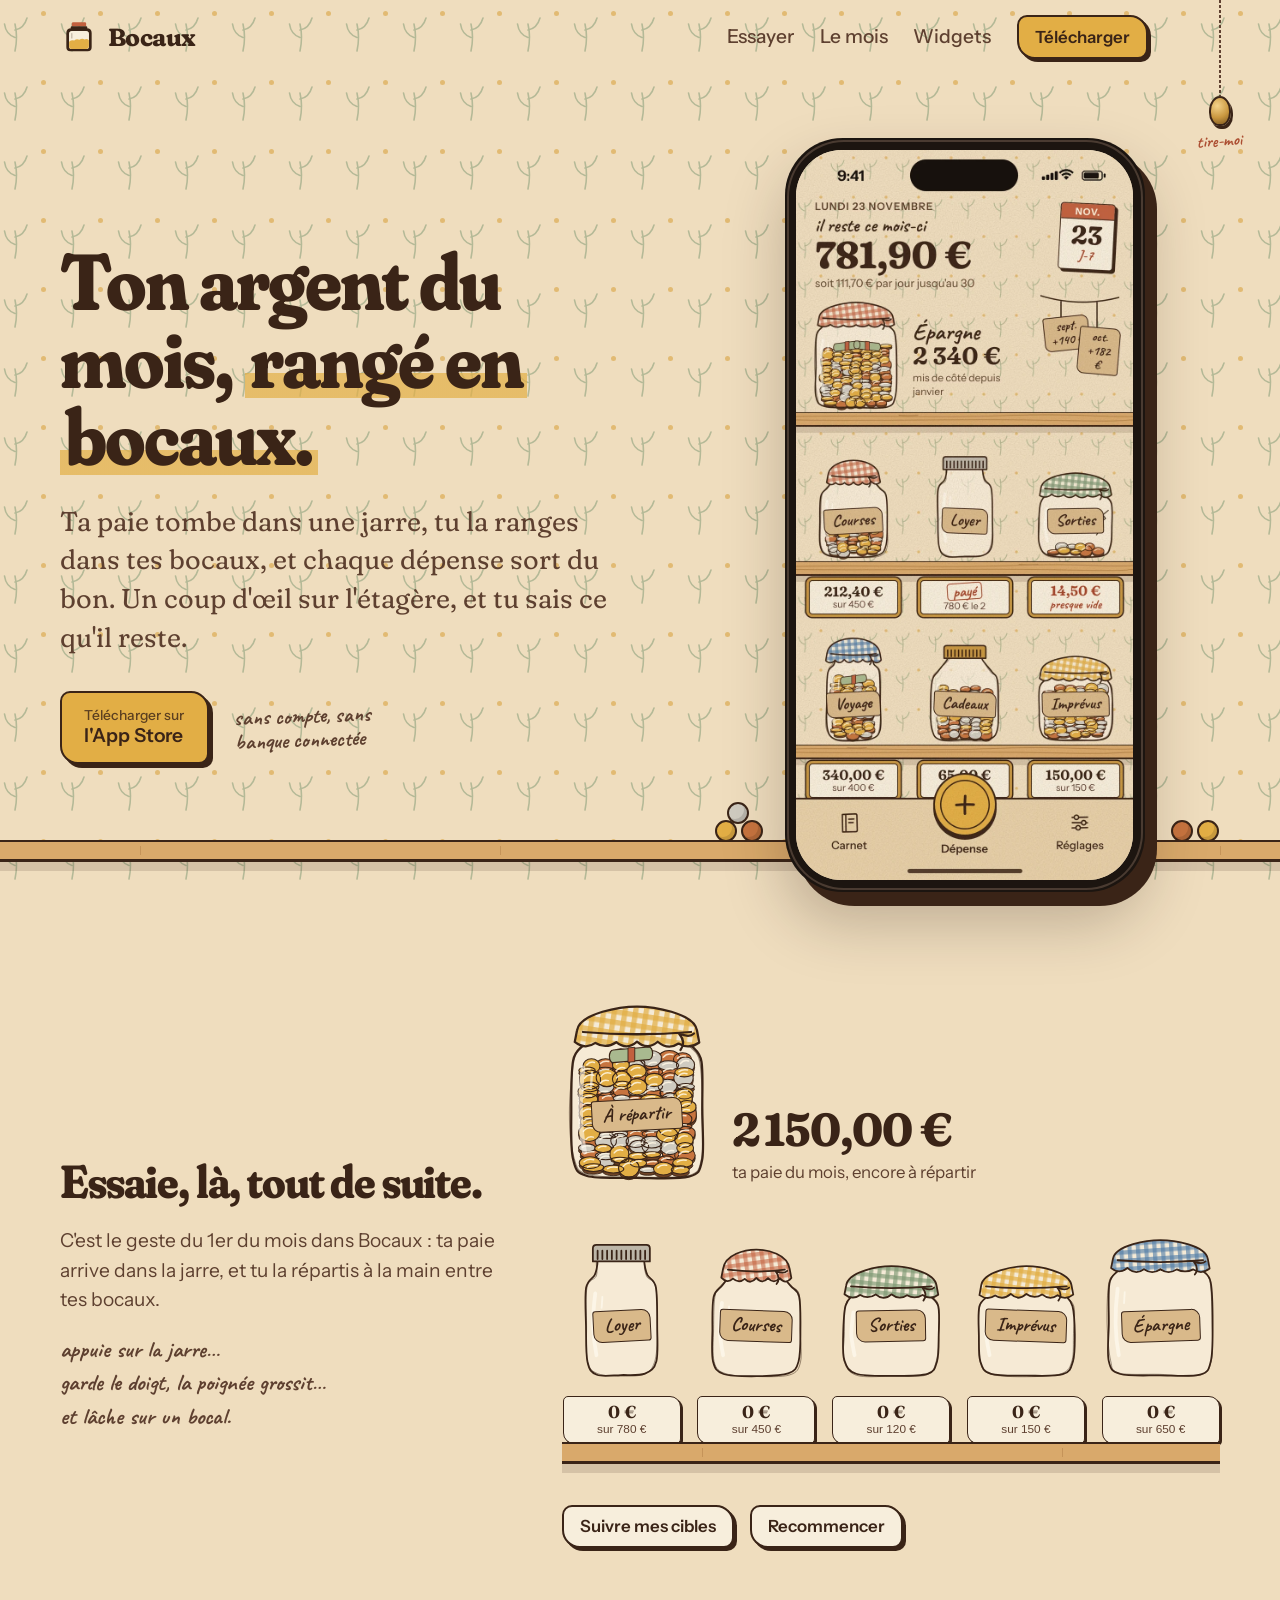
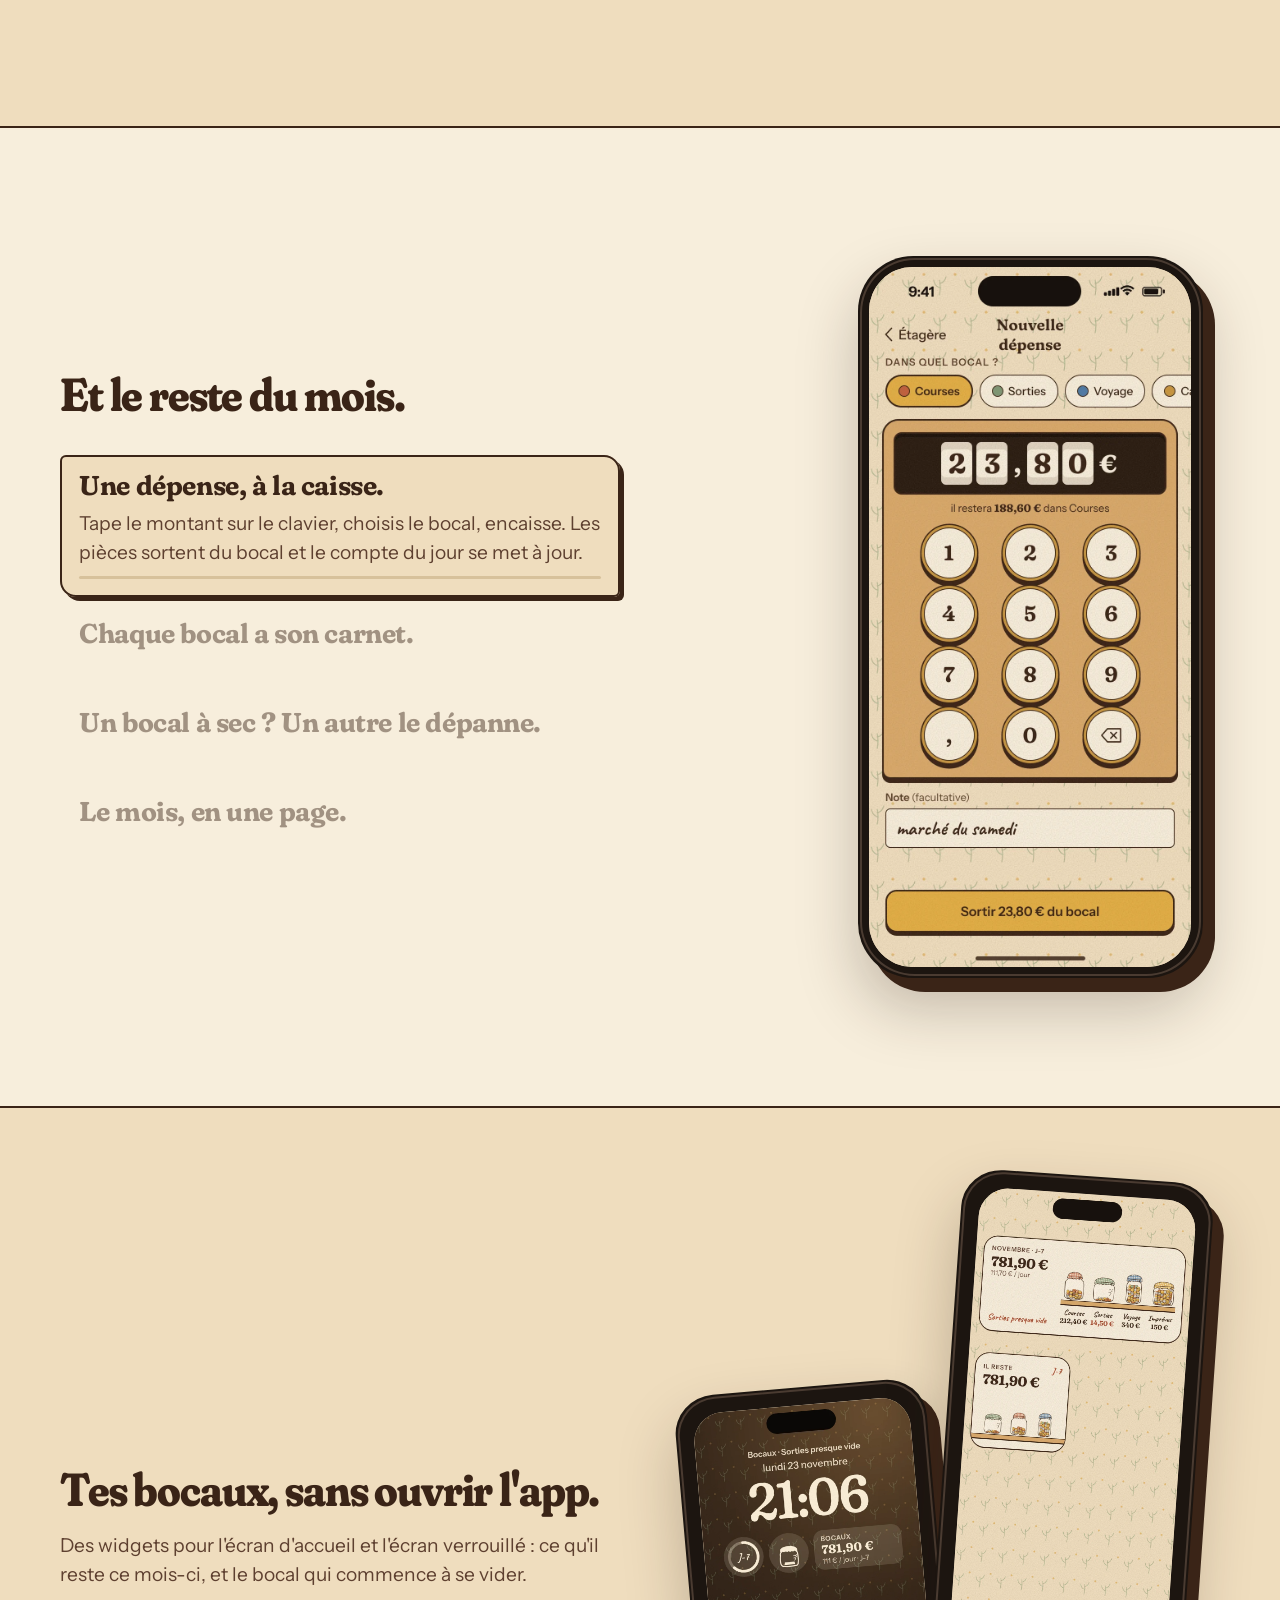
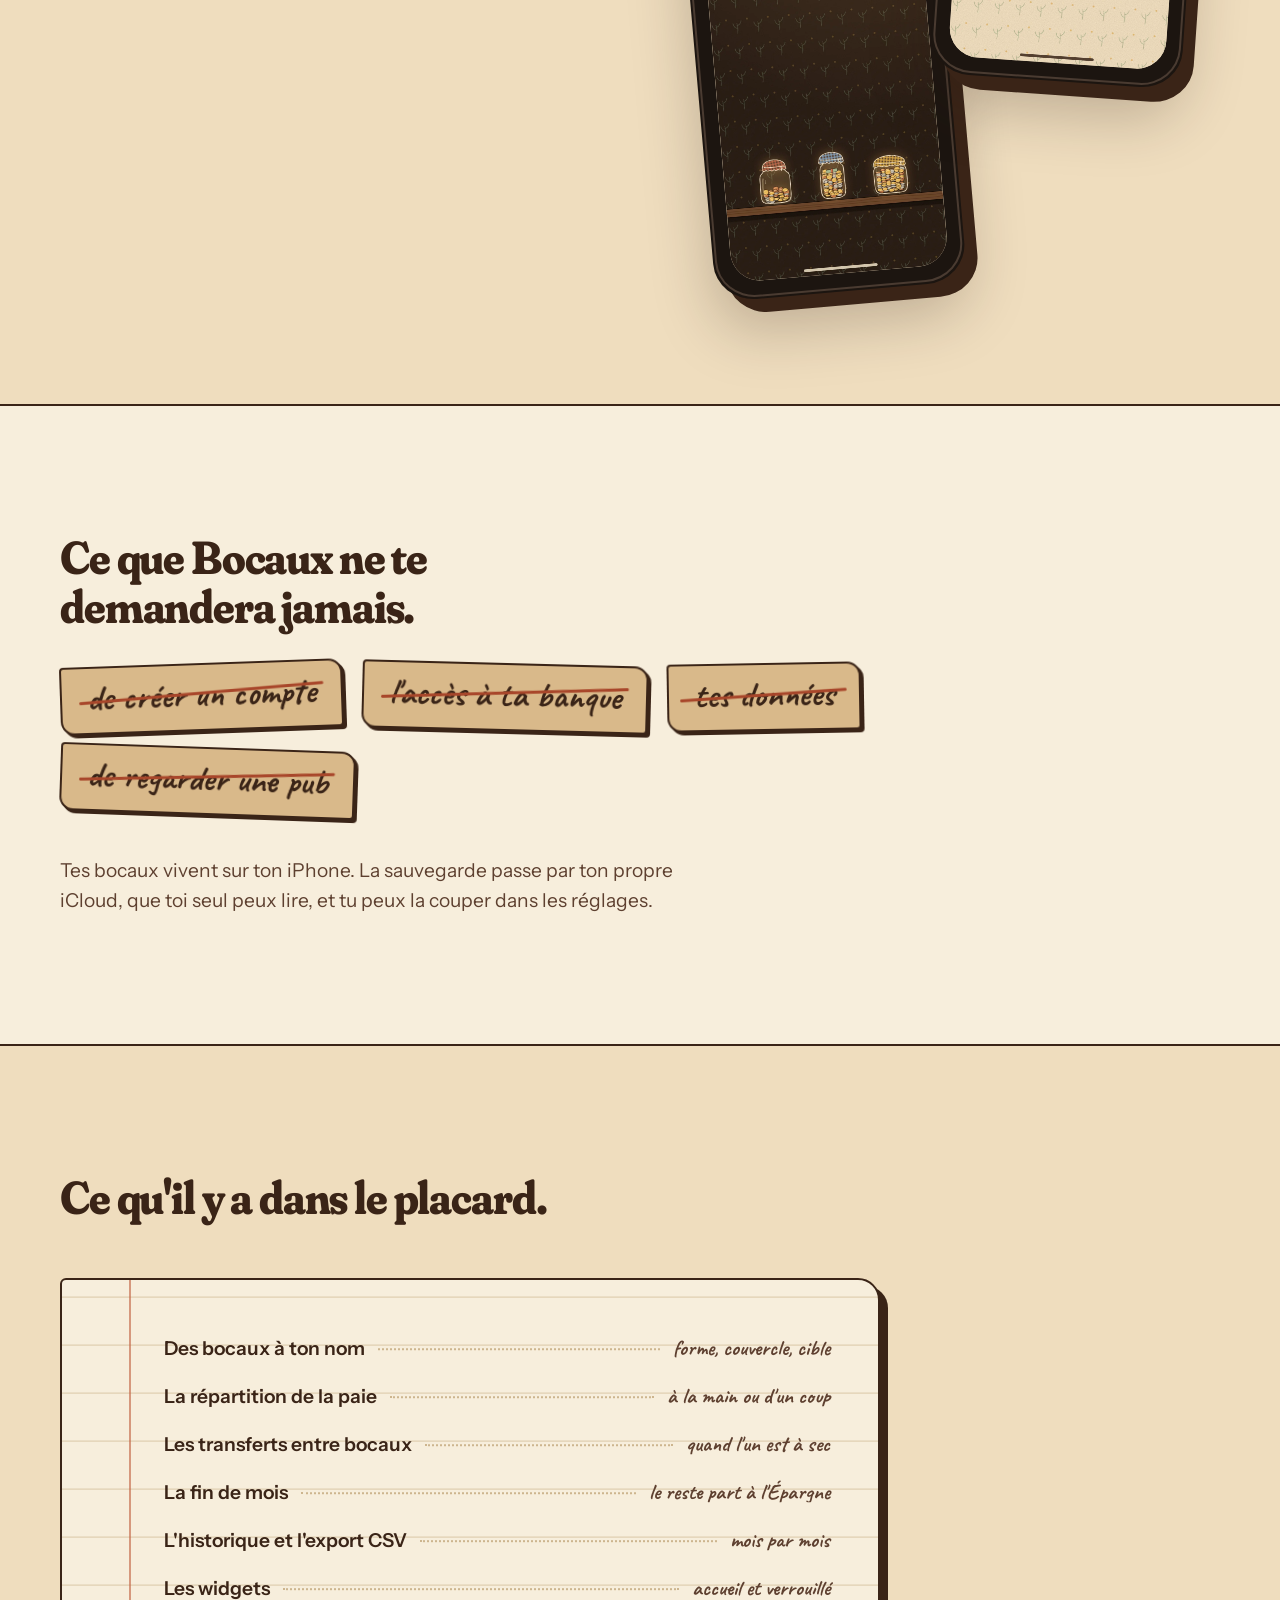
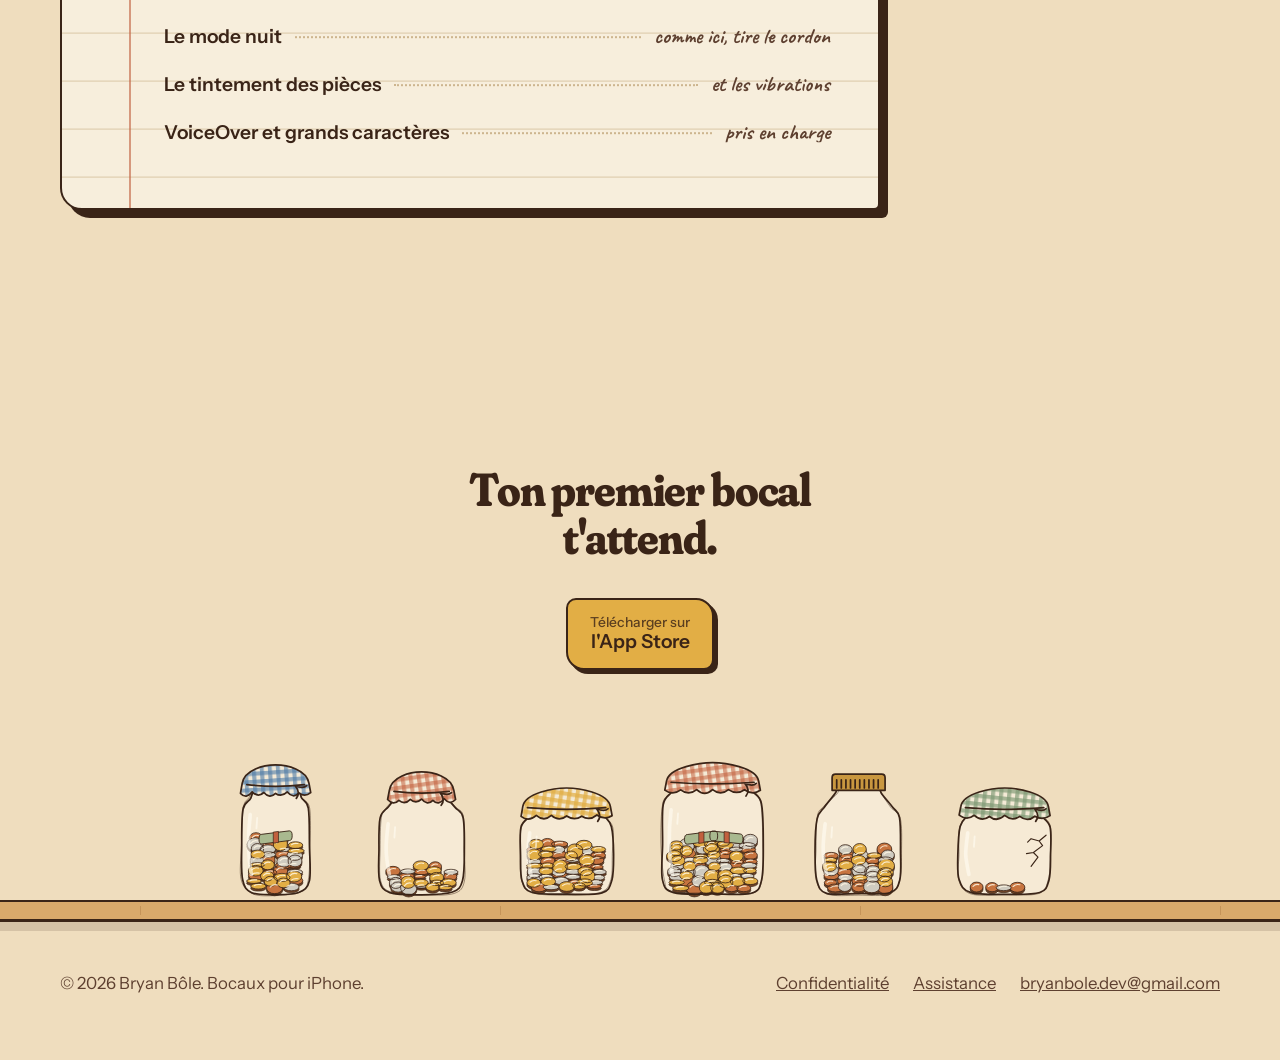
==== commit 76d71b3a: "Animations et section du mois" ====
--- a/index.html
+++ b/index.html
@@ -1,5 +1,5 @@
 <!doctype html>
-<html lang="fr" class="intro">
+<html lang="fr" class="intro js">
 <head>
 <meta charset="utf-8">
 <meta name="viewport" content="width=device-width, initial-scale=1">
@@ -43,7 +43,7 @@
   <span class="string"></span><span class="bead"></span><span class="tip" id="cordTip">tire-moi</span>
 </button>
 
-<header class="top" id="top">
+<header class="top" id="top"><span class="progress" id="progress" aria-hidden="true"></span>
   <div class="wrap">
     <a class="brand" href="#"><svg aria-hidden="true"><use href="#logo"/></svg>Bocaux</a>
     <nav aria-label="Navigation">
@@ -66,7 +66,7 @@
           <p class="note">sans compte, sans banque connectée</p>
         </div>
       </div>
-      <div class="hero-phone">
+      <div class="hero-phone" id="heroPhone">
         <div class="phone"><div class="scr"><img data-screen="etagere" src="assets/img/etagere-jour.webp" width="393" height="852" alt="L'écran principal de Bocaux : il reste 781,90 € ce mois-ci, rangés dans six bocaux sur une étagère." fetchpriority="high"></div></div>
       </div>
     </div>
@@ -76,7 +76,7 @@
   <section class="band demo" id="demo" aria-labelledby="demo-t">
     <div class="wrap">
       <div>
-        <h2 class="display" id="demo-t">Essaie, là, tout de suite.</h2>
+        <h2 class="display" id="demo-t" data-reveal>Essaie, là, tout de suite.</h2>
         <p class="body" style="margin-top:1.2rem">C'est le geste du 1er du mois dans Bocaux : ta paie arrive dans la jarre, et tu la répartis à la main entre tes bocaux.</p>
         <div class="how" aria-hidden="true">
           <p>appuie sur la jarre…</p>
@@ -105,37 +105,31 @@
 
   <section class="band paper story" id="mois" aria-labelledby="mois-t">
     <div class="wrap">
-      <div>
-        <h2 class="display sr" id="mois-t">Le reste du mois</h2>
-        <div class="steps" id="steps">
-          <article class="step" data-screen="depense">
-            <h3>Une dépense, à la caisse.</h3>
-            <p class="body">Tape le montant sur le clavier, choisis le bocal, encaisse. Les pièces sortent du bocal et le compte du jour se met à jour.</p>
-            <div class="m-phone phone"><div class="scr"><img data-screen="depense" src="assets/img/depense-jour.webp" width="393" height="852" loading="lazy" alt="Écran de dépense : un clavier de caisse enregistreuse et le choix du bocal."></div></div>
-          </article>
-          <article class="step" data-screen="carnet">
-            <h3>Chaque bocal a son carnet.</h3>
-            <p class="body">Toutes les dépenses du mois, écrites à la main, et ce que tu peux encore dépenser par jour jusqu'à la paie.</p>
-            <div class="m-phone phone"><div class="scr"><img data-screen="carnet" src="assets/img/carnet-jour.webp" width="393" height="852" loading="lazy" alt="Le carnet du bocal Courses, avec les dépenses du mois et le reste par jour."></div></div>
-          </article>
-          <article class="step" data-screen="transfert">
-            <h3>Un bocal à sec ? Un autre le dépanne.</h3>
-            <p class="body">Fais glisser quelques pièces d'un bocal à l'autre. Rien ne disparaît, tout se voit.</p>
-            <div class="m-phone phone"><div class="scr"><img data-screen="transfert" src="assets/img/transfert-jour.webp" width="393" height="852" loading="lazy" alt="Transfert de pièces d'un bocal vers un autre."></div></div>
-          </article>
-          <article class="step" data-screen="bilan">
-            <h3>Le mois, en une page.</h3>
-            <p class="body">À la fin du mois, le bilan tient sur une feuille. Ce qui reste peut partir tout seul dans l'Épargne.</p>
-            <div class="m-phone phone"><div class="scr"><img data-screen="bilan" src="assets/img/bilan-jour.webp" width="393" height="852" loading="lazy" alt="Le bilan du mois, bocal par bocal, avec le reste versé à l'épargne."></div></div>
-          </article>
-        </div>
-      </div>
-      <div class="sticky" aria-hidden="true">
-        <div class="phone"><div class="scr" id="stickyScr">
-          <img data-screen="depense" src="assets/img/depense-jour.webp" width="393" height="852" alt="">
-          <img data-screen="carnet" class="out" src="assets/img/carnet-jour.webp" width="393" height="852" loading="lazy" alt="">
-          <img data-screen="transfert" class="out" src="assets/img/transfert-jour.webp" width="393" height="852" loading="lazy" alt="">
-          <img data-screen="bilan" class="out" src="assets/img/bilan-jour.webp" width="393" height="852" loading="lazy" alt="">
+      <div class="story-copy">
+        <h2 class="display" id="mois-t" data-reveal>Et le reste du mois.</h2>
+        <div class="tabs" role="tablist" aria-label="Les écrans de Bocaux">
+          <button class="tab on" type="button" role="tab" id="tab-depense" aria-controls="panel" aria-selected="true" tabindex="0" data-screen="depense" data-alt="Écran de dépense : un clavier de caisse enregistreuse et le choix du bocal.">
+            <span class="t">Une dépense, à la caisse.</span><span class="d">Tape le montant sur le clavier, choisis le bocal, encaisse. Les pièces sortent du bocal et le compte du jour se met à jour.</span><span class="bar"><i></i></span>
+          </button>
+          <button class="tab" type="button" role="tab" id="tab-carnet" aria-controls="panel" aria-selected="false" tabindex="-1" data-screen="carnet" data-alt="Le carnet du bocal Courses, avec les dépenses du mois et le reste par jour.">
+            <span class="t">Chaque bocal a son carnet.</span><span class="d">Toutes les dépenses du mois, écrites à la main, et ce que tu peux encore dépenser par jour jusqu'à la paie.</span><span class="bar"><i></i></span>
+          </button>
+          <button class="tab" type="button" role="tab" id="tab-transfert" aria-controls="panel" aria-selected="false" tabindex="-1" data-screen="transfert" data-alt="Transfert de pièces d'un bocal vers un autre.">
+            <span class="t">Un bocal à sec ? Un autre le dépanne.</span><span class="d">Fais glisser quelques pièces d'un bocal à l'autre. Rien ne disparaît, tout se voit.</span><span class="bar"><i></i></span>
+          </button>
+          <button class="tab" type="button" role="tab" id="tab-bilan" aria-controls="panel" aria-selected="false" tabindex="-1" data-screen="bilan" data-alt="Le bilan du mois, bocal par bocal, avec le reste versé à l'épargne.">
+            <span class="t">Le mois, en une page.</span><span class="d">À la fin du mois, le bilan tient sur une feuille. Ce qui reste peut partir tout seul dans l'Épargne.</span><span class="bar"><i></i></span>
+          </button>
+        </div>
+        <p class="m-desc" id="mDesc" aria-hidden="true"></p>
+        <p class="hint" aria-hidden="true">glisse le téléphone pour changer d'écran</p>
+      </div>
+      <div class="story-phone" id="panel" role="tabpanel" aria-labelledby="tab-depense">
+        <div class="phone" id="storyPhone"><div class="scr" id="storyScr">
+            <img data-screen="depense" class="" src="assets/img/depense-jour.webp" width="393" height="852" alt="Écran de dépense : un clavier de caisse enregistreuse et le choix du bocal.">
+            <img data-screen="carnet" class="out" src="assets/img/carnet-jour.webp" width="393" height="852" loading="lazy" alt="">
+            <img data-screen="transfert" class="out" src="assets/img/transfert-jour.webp" width="393" height="852" loading="lazy" alt="">
+            <img data-screen="bilan" class="out" src="assets/img/bilan-jour.webp" width="393" height="852" loading="lazy" alt="">
         </div></div>
       </div>
     </div>
@@ -144,7 +138,7 @@
   <section class="band widgets" id="widgets" aria-labelledby="w-t">
     <div class="wrap">
       <div class="head">
-        <h2 class="display" id="w-t">Tes bocaux, sans ouvrir l'app.</h2>
+        <h2 class="display" id="w-t" data-reveal>Tes bocaux, sans ouvrir l'app.</h2>
         <p class="body">Des widgets pour l'écran d'accueil et l'écran verrouillé : ce qu'il reste ce mois-ci, et le bocal qui commence à se vider.</p>
       </div>
       <div class="duo">
@@ -156,7 +150,7 @@
 
   <section class="band paper never" aria-labelledby="n-t">
     <div class="wrap">
-      <h2 class="display" id="n-t">Ce que Bocaux ne te demandera jamais.</h2>
+      <h2 class="display" id="n-t" data-reveal>Ce que Bocaux ne te demandera jamais.</h2>
       <ul>
         <li style="--r:-2deg">de créer un compte</li>
         <li style="--r:1.5deg">l'accès à ta banque</li>
@@ -170,9 +164,9 @@
   <section class="band" aria-labelledby="c-t">
     <div class="wrap">
       <div class="head">
-        <h2 class="display" id="c-t">Ce qu'il y a dans le placard.</h2>
-      </div>
-      <div class="ledger">
+        <h2 class="display" id="c-t" data-reveal>Ce qu'il y a dans le placard.</h2>
+      </div>
+      <div class="ledger" id="ledger">
         <dl>
           <div class="row"><dt>Des bocaux à ton nom</dt><span class="dots"></span><dd>forme, couvercle, cible</dd></div>
           <div class="row"><dt>La répartition de la paie</dt><span class="dots"></span><dd>à la main ou d'un coup</dd></div>
@@ -190,7 +184,7 @@
 
   <section class="band final" aria-labelledby="f-t">
     <div class="wrap">
-      <h2 class="display" id="f-t">Ton premier bocal t'attend.</h2>
+      <h2 class="display" id="f-t" data-reveal>Ton premier bocal t'attend.</h2>
       <div class="actions"><a class="btn store" href="#"><span><small>Télécharger sur</small>l'App Store</span></a></div>
     </div>
     <div class="shelf-row" id="finalShelf" aria-hidden="true"></div>
--- a/assets/style.css
+++ b/assets/style.css
@@ -140,15 +140,40 @@
 .done-msg{margin-top:1.2rem;min-height:1.6em;color:var(--ink2)}
 @media (max-width:900px){.demo .wrap{grid-template-columns:1fr}}
 
-/* ——— Récit (téléphone collant) ——— */
-.story .wrap{display:grid;grid-template-columns:1fr minmax(260px,360px);gap:clamp(2rem,6vw,6rem)}
-.steps{display:grid}
-.step{min-height:78vh;display:flex;flex-direction:column;justify-content:center;gap:1.1rem;padding:2rem 0;opacity:.35;transition:opacity .4s ease}
-.step.on{opacity:1}
-.step h3{font-family:var(--serif);font-weight:700;font-size:var(--step2);letter-spacing:-.02em;line-height:1.05;font-variation-settings:"SOFT" 100,"WONK" 1,"opsz" 96;max-width:14ch}
-.step .m-phone{display:none}
-.sticky{position:sticky;top:calc(50vh - min(380px,40vw));align-self:start;padding-top:8vh}
-@media (max-width:900px){.story .wrap{grid-template-columns:1fr}.sticky{display:none}.step{min-height:auto;opacity:1;padding:2.5rem 0}.step .m-phone{display:block;width:min(280px,72vw);margin-top:1.2rem}}
+/* ——— Le reste du mois : onglets + téléphone ——— */
+.story-copy{min-width:0}
+.story .wrap{display:grid;grid-template-columns:minmax(0,1fr) minmax(260px,380px);gap:clamp(2rem,6vw,6rem);align-items:center}
+.tabs{display:grid;gap:.4rem;margin-top:2.2rem;max-width:560px}
+.tab{position:relative;display:grid;gap:.5rem;text-align:left;background:none;border:0;border-radius:6px 16px 6px 16px;padding:1rem 1.2rem 1.1rem;color:var(--ink);cursor:pointer;font:inherit;transition:background-color .3s ease}
+.tab .t{font-family:var(--serif);font-weight:680;font-size:var(--step1);letter-spacing:-.015em;line-height:1.1;font-variation-settings:"SOFT" 100,"WONK" 1,"opsz" 48;opacity:.45;transition:opacity .3s}
+.tab .bar{height:3px;border-radius:3px;background:color-mix(in srgb,var(--rule) 70%,transparent);overflow:hidden;opacity:0;transition:opacity .3s}
+.tab .bar i{display:block;height:100%;width:100%;background:var(--honey);transform-origin:left;transform:scaleX(0)}
+.tab:hover .t{opacity:.8}
+.tab.on{background:var(--wall);box-shadow:inset 0 0 0 2px var(--pl),4px 4px 0 var(--pl)}
+.tab.on .t{opacity:1}
+.tab.on .d{opacity:1}
+.tab.on .bar{opacity:1}
+.tab .d{display:block;color:var(--ink2);max-width:44ch;overflow:hidden;opacity:0;max-height:0;transition:max-height .5s cubic-bezier(.2,.8,.2,1),opacity .35s}
+.tab.on .d{max-height:8em}
+.playing .tab.on .bar i{animation:fillbar var(--dur,6.5s) linear forwards}
+@keyframes fillbar{to{transform:scaleX(1)}}
+.hint{display:none;font:700 1.3rem/1 var(--hand);color:var(--ink2);margin-top:1rem}
+.story-phone{position:relative;touch-action:pan-y;perspective:1400px;width:min(100%,calc((100vh - 150px) * .46));justify-self:center}
+.story-phone .phone{transform-style:preserve-3d}
+.story-phone .scr img{transition:none}
+@media (max-width:900px){
+  .story .wrap{grid-template-columns:minmax(0,1fr)}
+  .story-copy{min-width:0}
+  .tabs{grid-auto-flow:column;grid-auto-columns:max-content;overflow-x:auto;scrollbar-width:none;margin-inline:-1.25rem;padding:0 1.25rem .6rem;gap:.6rem;max-width:none;scroll-snap-type:x mandatory;scroll-padding-inline:1.25rem}
+  .tabs::-webkit-scrollbar{display:none}
+  .tab{scroll-snap-align:start;padding:.65rem .9rem}
+  .tab .t{font-size:1.05rem;white-space:nowrap}
+  .tab .d,.tab .bar{display:none}
+  .story-copy .hint{display:block}
+  .story-phone{width:min(300px,76vw);justify-self:center}
+}
+.m-desc{display:none}
+@media (max-width:900px){.m-desc{display:block;color:var(--ink2);margin-top:1rem;min-height:4.8em}}
 
 /* ——— Widgets ——— */
 .widgets .wrap{display:grid;grid-template-columns:1fr 1fr;gap:clamp(2rem,5vw,5rem);align-items:center}
@@ -184,15 +209,55 @@
 footer .wrap{display:flex;flex-wrap:wrap;gap:1rem 2rem;justify-content:space-between;align-items:center}
 footer nav{display:flex;gap:1.5rem;flex-wrap:wrap}
 
-/* ——— Entrée du hero (le seul moment orchestré) ——— */
-.intro .hero h1,.intro .hero .lede,.intro .hero .actions{opacity:0;transform:translateY(14px)}
-.ready .hero h1,.ready .hero .lede,.ready .hero .actions{transition:opacity .7s ease,transform .7s cubic-bezier(.2,.8,.2,1)}
-.ready .hero .lede{transition-delay:.12s}.ready .hero .actions{transition-delay:.24s}
-.intro .hero-phone{transform:translateY(40px) rotate(3deg);opacity:0}
-.ready .hero-phone{transition:transform .9s cubic-bezier(.2,.9,.25,1.1) .1s,opacity .6s ease .1s}
+/* ——— Mouvements ——— */
+.progress{position:absolute;left:0;bottom:-1px;height:3px;width:100%;background:var(--honey);transform-origin:left;transform:scaleX(var(--p,0));pointer-events:none}
+.top{transition:background-color .3s,box-shadow .3s,transform .35s cubic-bezier(.2,.8,.2,1)}
+.top.hide{transform:translateY(-100%)}
+.js [data-reveal]{clip-path:inset(0 0 100% 0);transform:translateY(.35em);transition:clip-path .9s cubic-bezier(.2,.8,.2,1),transform .9s cubic-bezier(.2,.8,.2,1)}
+.js [data-reveal].in{clip-path:inset(-.2em -.2em -.3em -.2em);transform:none}
+.w{display:inline-block;will-change:transform}
+.js .never li{opacity:0;transform:translateY(-40px) rotate(calc(var(--r) * 4))}
+.js .never li::after{transform:rotate(-3deg) scaleX(0);transform-origin:left;transition:transform .45s cubic-bezier(.6,0,.3,1)}
+.js .never.in li{animation:drop .7s cubic-bezier(.2,1.5,.4,1) forwards;animation-delay:calc(var(--i) * 140ms)}
+.js .never.in li::after{transform:rotate(-3deg) scaleX(1);transition-delay:calc(var(--i) * 140ms + .55s)}
+@keyframes drop{to{opacity:1;transform:rotate(var(--r))}}
+.js .never .after{opacity:0;transition:opacity .8s ease 1.2s}
+.js .never.in .after{opacity:1}
+.js .ledger .row dt,.js .ledger .row dd{clip-path:inset(0 100% 0 0);transition:clip-path .55s cubic-bezier(.5,0,.2,1)}
+.js .ledger .row .dots{transform:translateY(-.3rem) scaleX(0);transform-origin:left;transition:transform .5s ease}
+.js .ledger.in .row dt{clip-path:inset(0 -2% 0 0);transition-delay:calc(var(--i) * 110ms)}
+.js .ledger.in .row .dots{transform:translateY(-.3rem) scaleX(1);transition-delay:calc(var(--i) * 110ms + .2s)}
+.js .ledger.in .row dd{clip-path:inset(0 -4% 0 0);transition-delay:calc(var(--i) * 110ms + .4s)}
+.js .duo .phone{opacity:0;transition:opacity .6s ease,translate 1s cubic-bezier(.2,.9,.25,1.05)}
+.js .duo .a{translate:-60px 60px}
+.js .duo .b{translate:60px 120px}
+.js .duo.in .phone{opacity:1;translate:0 var(--py,0px)}
+.js .duo.in .b{transition-delay:.15s}
+.pot.hint-wiggle{animation:wiggle .9s ease}
+@keyframes wiggle{0%,100%{transform:none}20%{transform:rotate(-4deg)}40%{transform:rotate(3.5deg)}60%{transform:rotate(-2deg)}80%{transform:rotate(1deg)}}
+.holder b{display:inline-block}
+.holder b.bump{animation:bump .35s ease}
+@keyframes bump{50%{transform:scale(1.22)}}
+.droppedcoin{position:absolute;width:22px;height:22px;border-radius:50%;border:2px solid var(--coinline);background:var(--au);bottom:100%;z-index:4;box-shadow:inset -3px -3px 0 rgba(0,0,0,.12)}
+.droppedcoin.cu{background:var(--cu)}.droppedcoin.ag{background:var(--ag)}
+.hero .plank{z-index:2}
+.hero-phone .phone{transition:transform .25s ease-out}
+::view-transition-old(root),::view-transition-new(root){animation:none;mix-blend-mode:normal}
+::view-transition-new(root){animation:lamp .7s cubic-bezier(.4,0,.2,1)}
+@keyframes lamp{from{clip-path:circle(0 at var(--cx,90%) var(--cy,6%))}to{clip-path:circle(150% at var(--cx,90%) var(--cy,6%))}}
+
+/* ——— Entrée du hero ——— */
+.intro .hero .lede,.intro .hero .actions{opacity:0;transform:translateY(14px)}
+.intro .hero h1 .w{opacity:0;transform:translateY(.6em) rotate(4deg)}
+.ready .hero h1 .w{transition:opacity .6s ease,transform .8s cubic-bezier(.2,1.2,.3,1);transition-delay:calc(var(--i) * 70ms)}
+.ready .hero .lede,.ready .hero .actions{transition:opacity .7s ease,transform .7s cubic-bezier(.2,.8,.2,1)}
+.ready .hero .lede{transition-delay:.45s}.ready .hero .actions{transition-delay:.6s}
+.intro .hero-phone{transform:translateY(-110px) rotate(6deg);opacity:0}
+.ready .hero-phone{transition:transform 1s cubic-bezier(.3,1.35,.45,1) .25s,opacity .4s ease .25s}
 
 @media (prefers-reduced-motion:reduce){
   html{scroll-behavior:auto}
   *,*::before,*::after{animation-duration:.001ms!important;animation-iteration-count:1!important;transition-duration:.001ms!important;transition-delay:0s!important}
-  .step{opacity:1}
+  .js [data-reveal],.js .never li,.js .ledger .row *,.js .duo .phone{clip-path:none!important;opacity:1!important;transform:none!important;translate:none!important}
 }
+.js .duo.settled .phone{transition:opacity .6s ease}
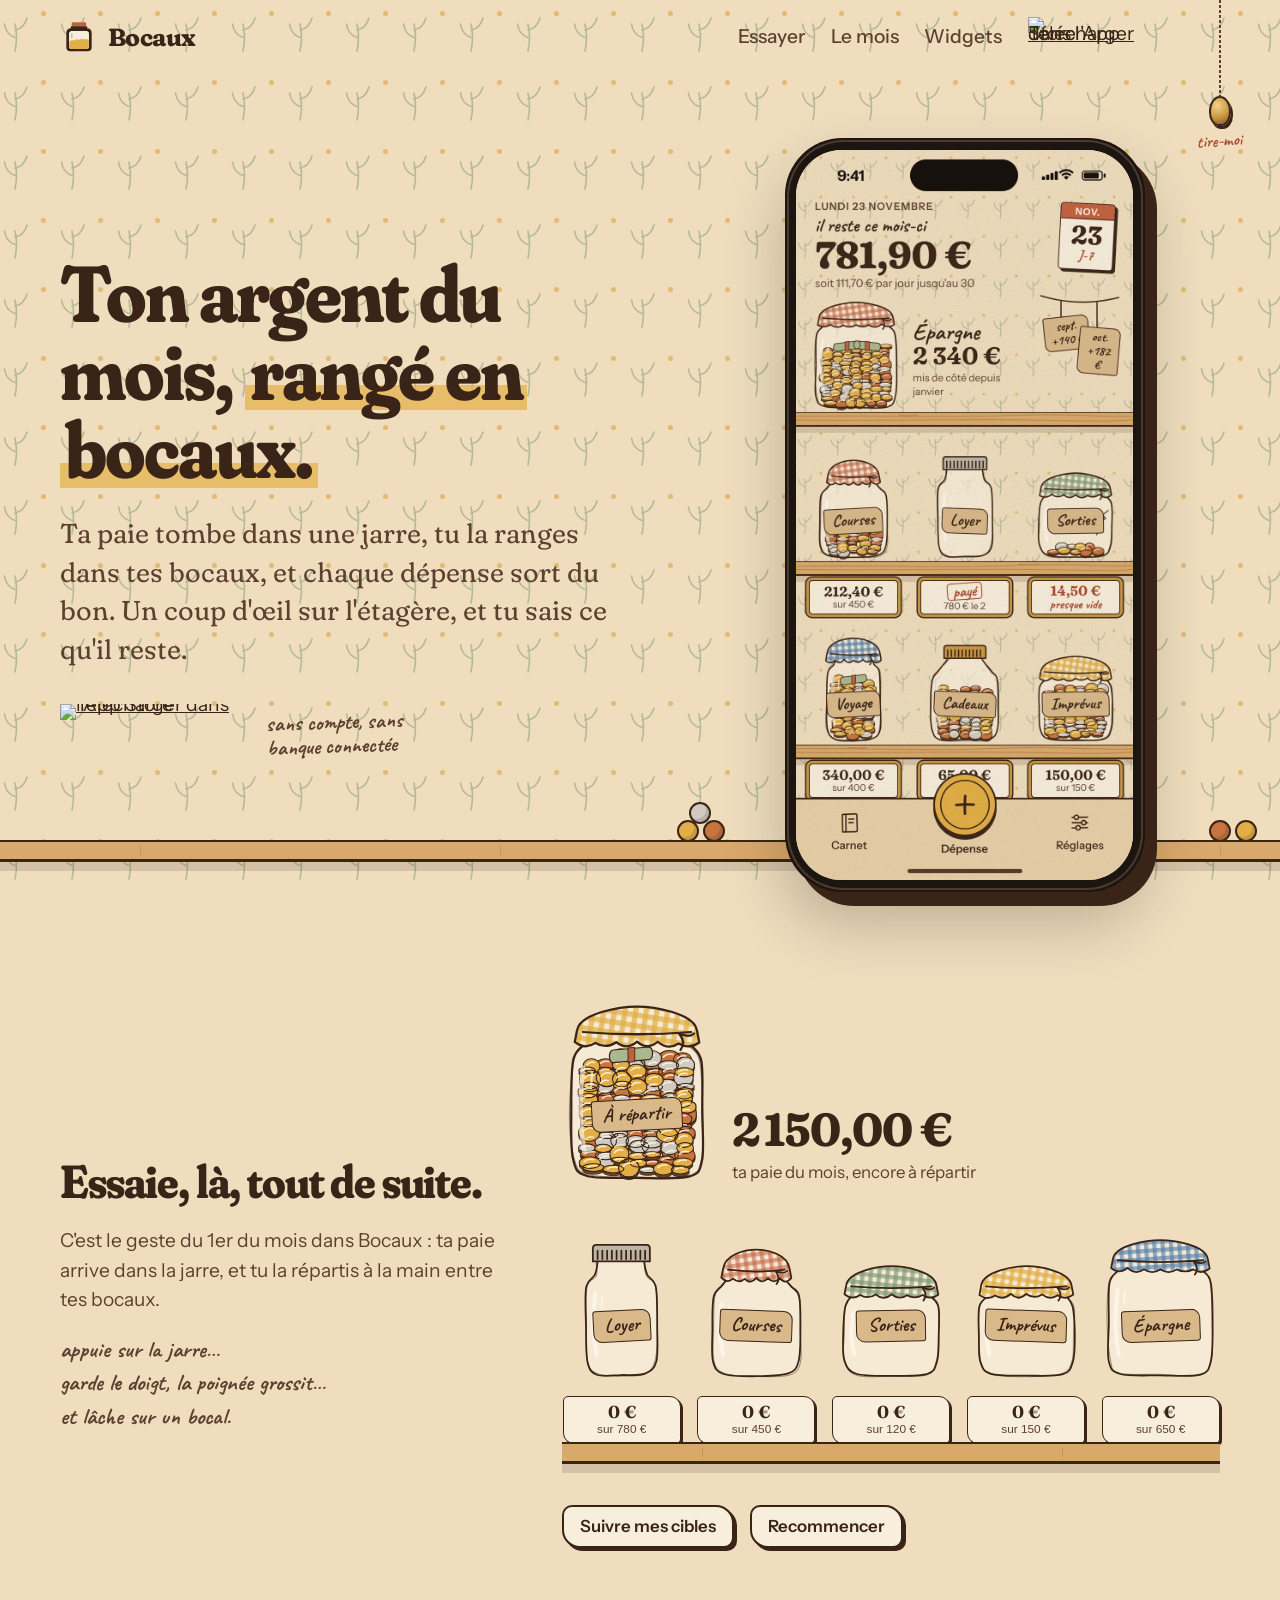
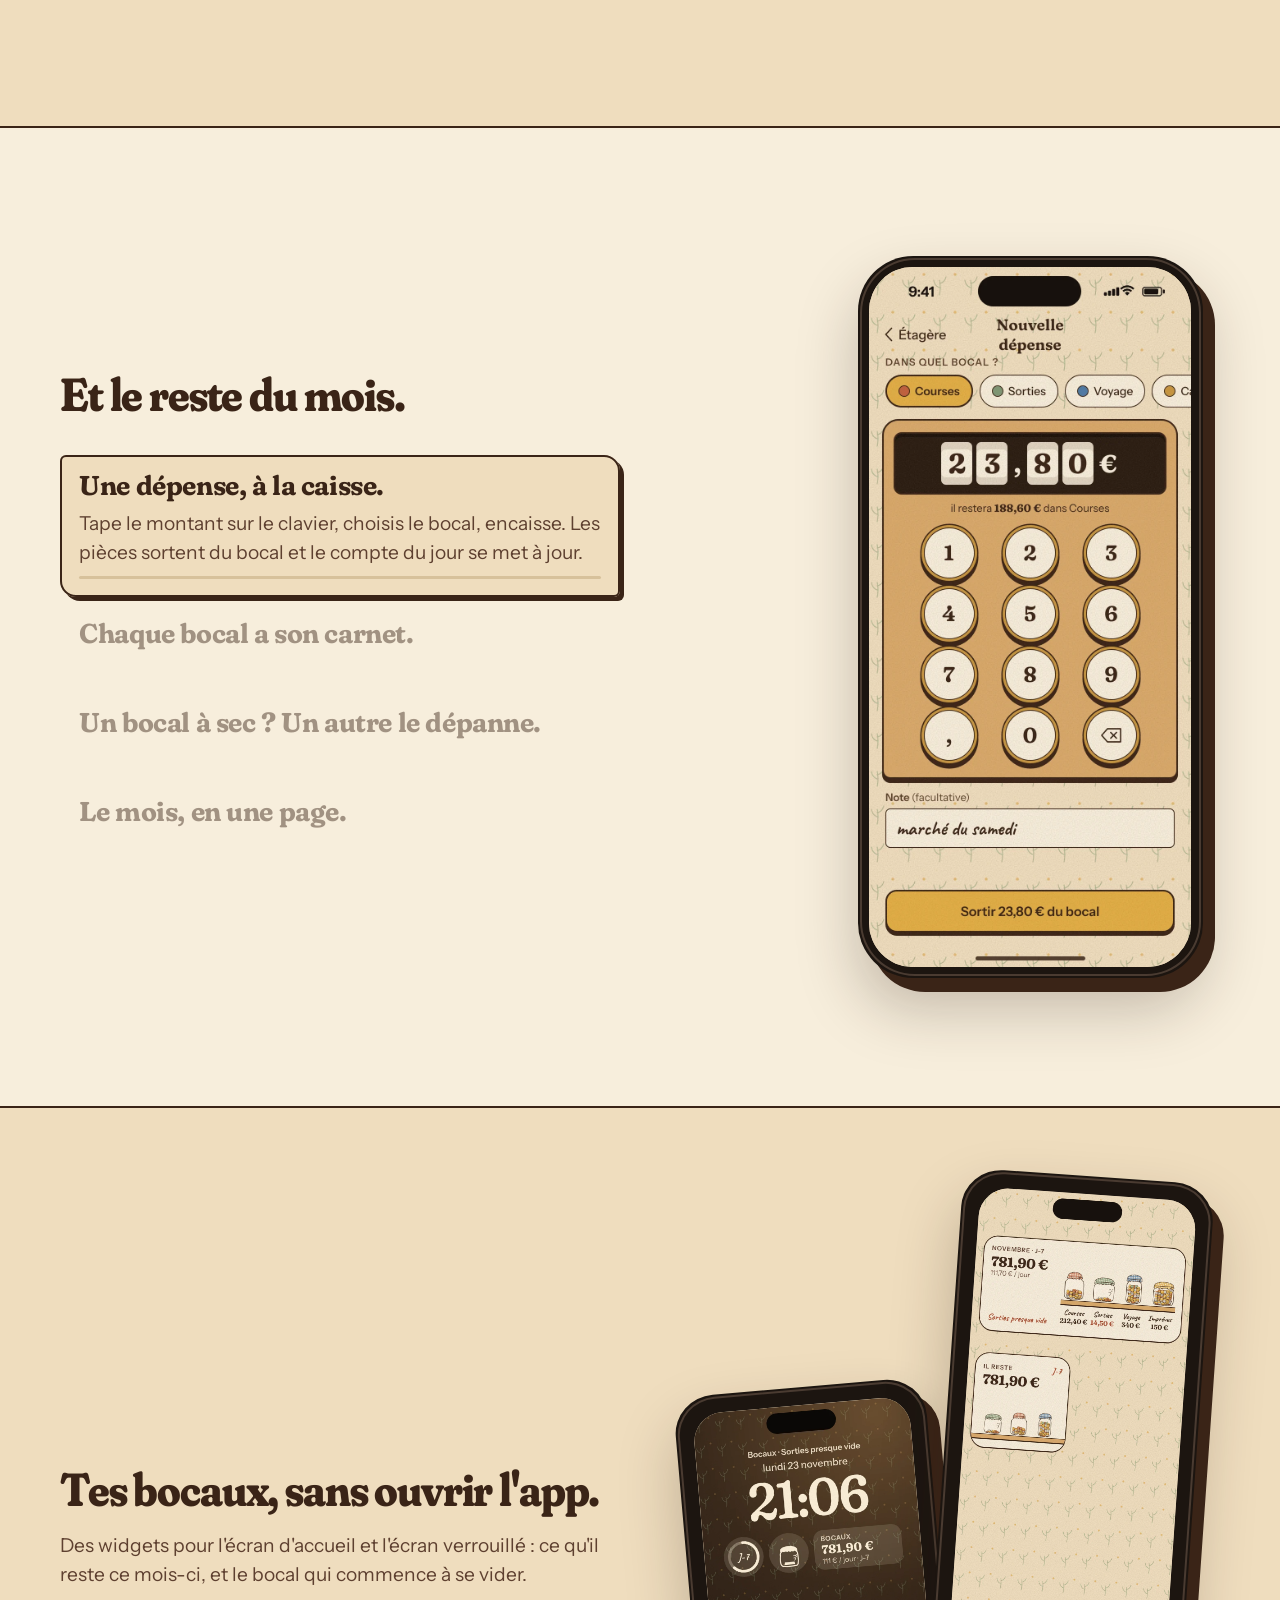
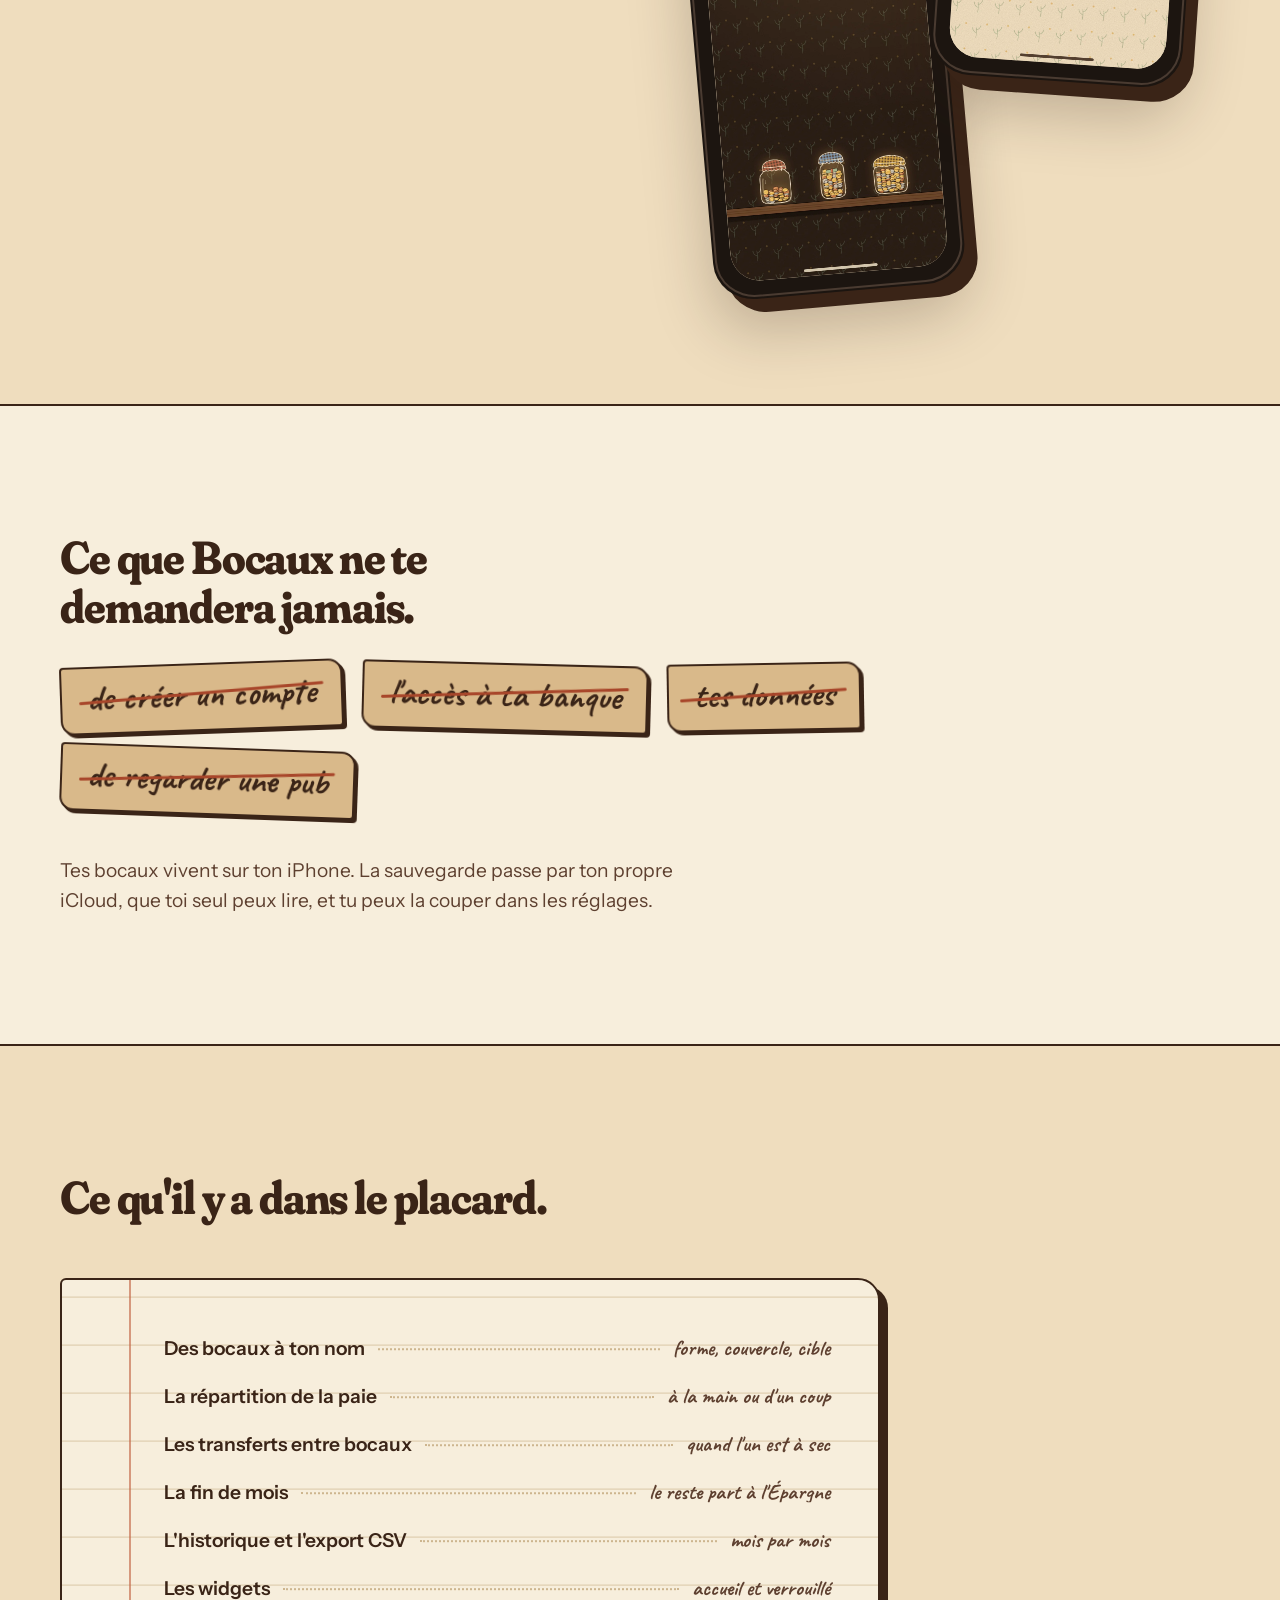
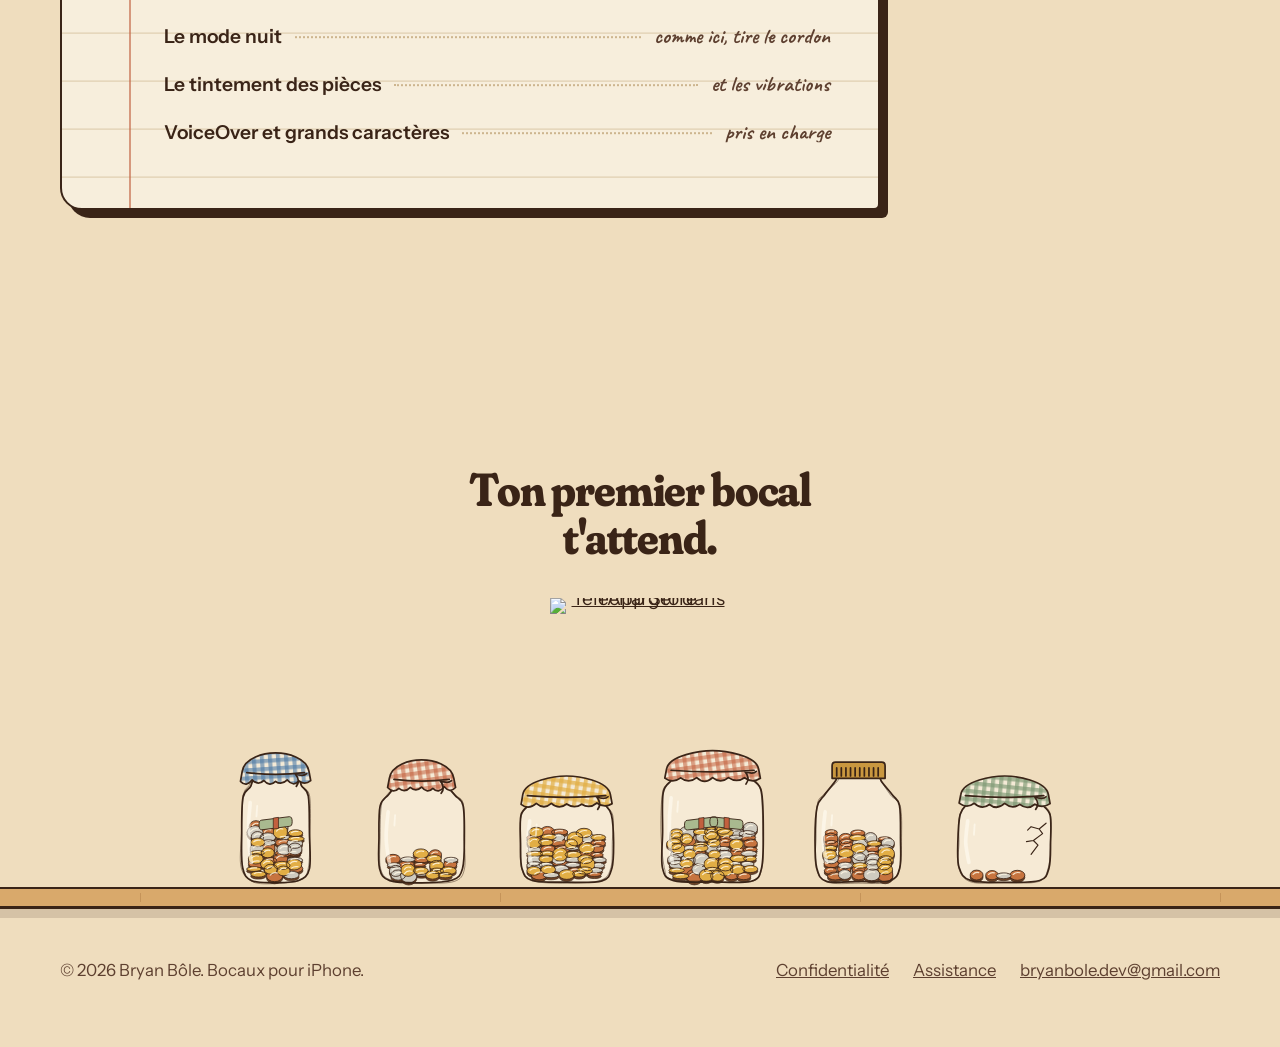
==== commit 199e0c15: "Animations, section du mois, badge App Store" ====
--- a/index.html
+++ b/index.html
@@ -50,7 +50,7 @@
       <a class="lnk" href="#demo">Essayer</a>
       <a class="lnk" href="#mois">Le mois</a>
       <a class="lnk" href="#widgets">Widgets</a>
-      <a class="btn btn-sm store" href="#">Télécharger</a>
+      <a class="badge store" href="#"><img src="assets/img/badge-appstore.svg" alt="Télécharger dans l'App Store" width="120" height="40"></a>
     </nav>
   </div>
 </header>
@@ -62,7 +62,7 @@
         <h1 class="display" id="h1">Ton argent du mois, <span class="mark">rangé en bocaux.</span></h1>
         <p class="lede">Ta paie tombe dans une jarre, tu la ranges dans tes bocaux, et chaque dépense sort du bon. Un coup d'œil sur l'étagère, et tu sais ce qu'il reste.</p>
         <div class="actions">
-          <a class="btn store" href="#"><span><small>Télécharger sur</small>l'App Store</span></a>
+          <a class="badge store" href="#"><img src="assets/img/badge-appstore.svg" alt="Télécharger dans l'App Store" width="180" height="60"></a>
           <p class="note">sans compte, sans banque connectée</p>
         </div>
       </div>
@@ -185,7 +185,7 @@
   <section class="band final" aria-labelledby="f-t">
     <div class="wrap">
       <h2 class="display" id="f-t" data-reveal>Ton premier bocal t'attend.</h2>
-      <div class="actions"><a class="btn store" href="#"><span><small>Télécharger sur</small>l'App Store</span></a></div>
+      <div class="actions"><a class="badge store" href="#"><img src="assets/img/badge-appstore.svg" alt="Télécharger dans l'App Store" width="180" height="60"></a></div>
     </div>
     <div class="shelf-row" id="finalShelf" aria-hidden="true"></div>
     <div class="plank" aria-hidden="true"></div>
--- a/assets/style.css
+++ b/assets/style.css
@@ -261,3 +261,10 @@
   .js [data-reveal],.js .never li,.js .ledger .row *,.js .duo .phone{clip-path:none!important;opacity:1!important;transform:none!important;translate:none!important}
 }
 .js .duo.settled .phone{transition:opacity .6s ease}
+
+/* Badge officiel App Store */
+.badge{display:inline-block;line-height:0;border-radius:12px;transition:transform .15s ease}
+.badge img{height:60px;width:auto}
+.badge:hover{transform:translateY(-2px)}
+.badge:active{transform:translateY(1px)}
+.top .badge img{height:40px}
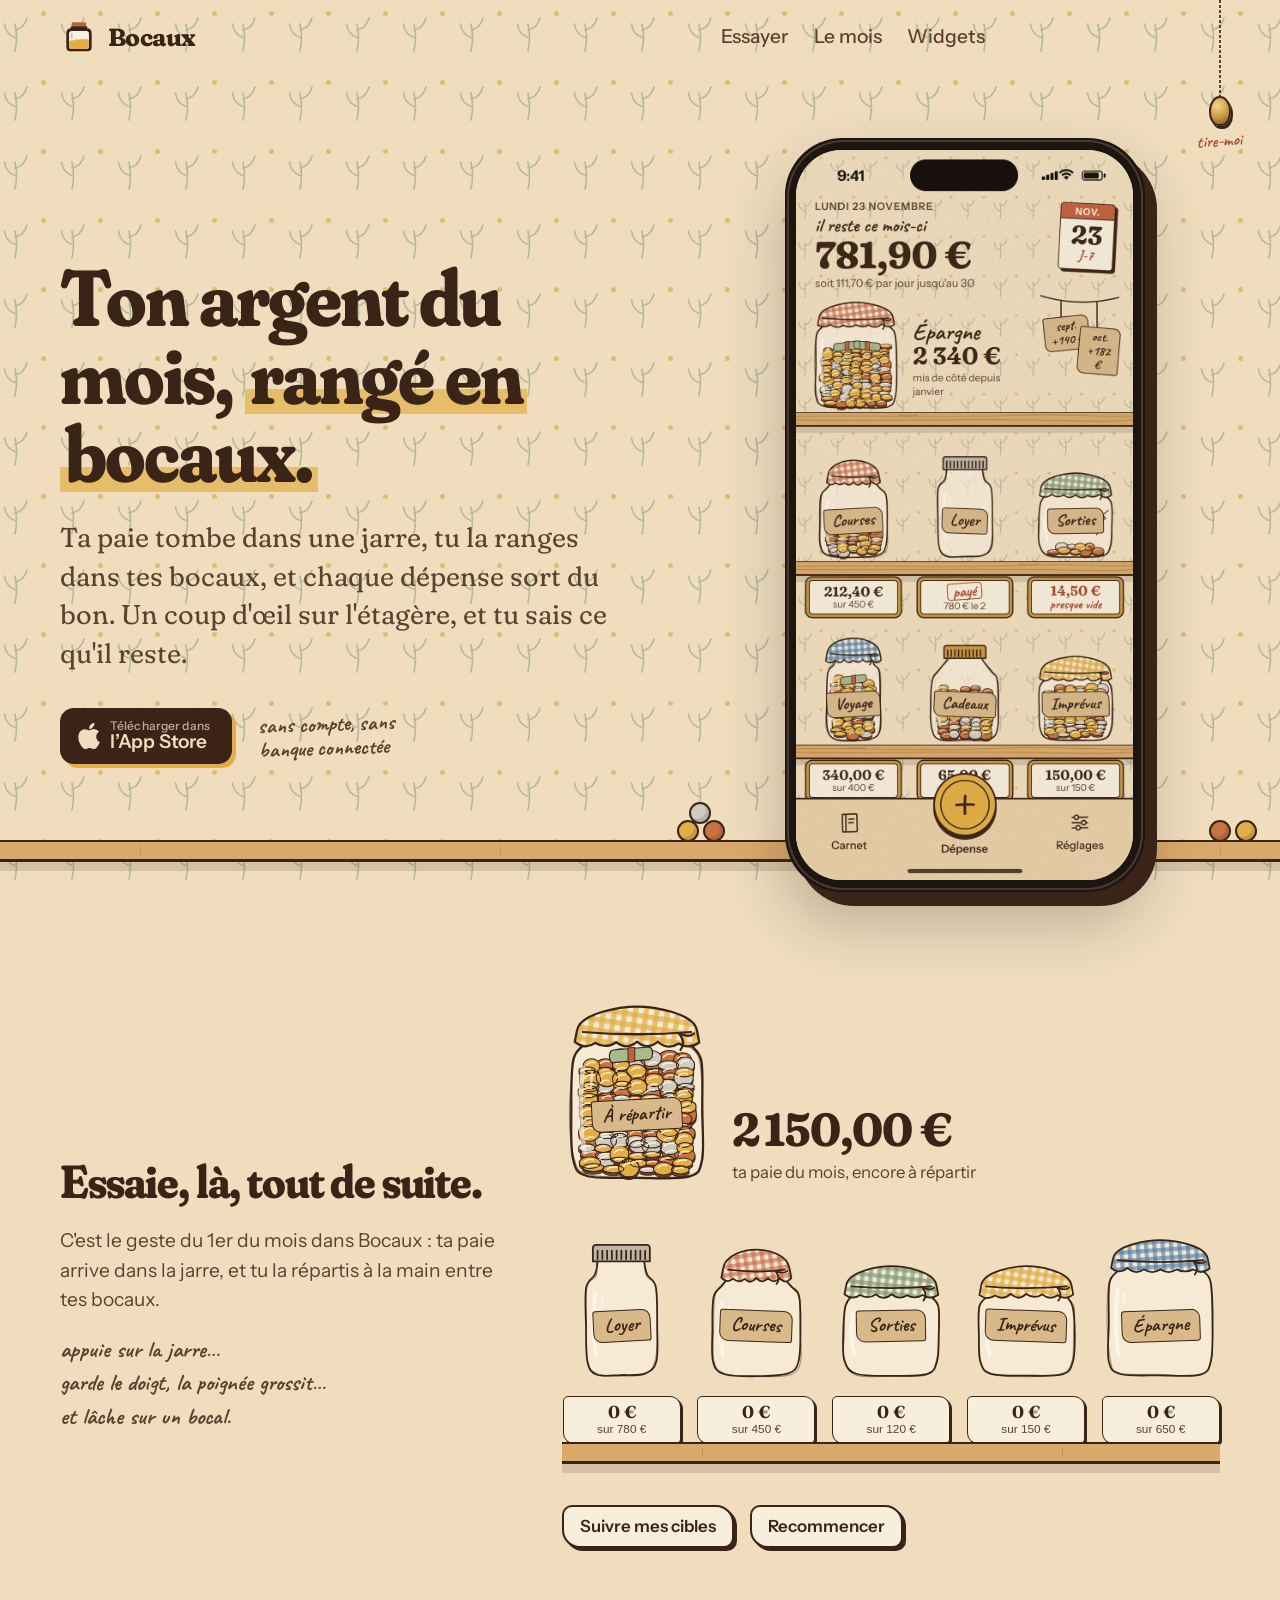
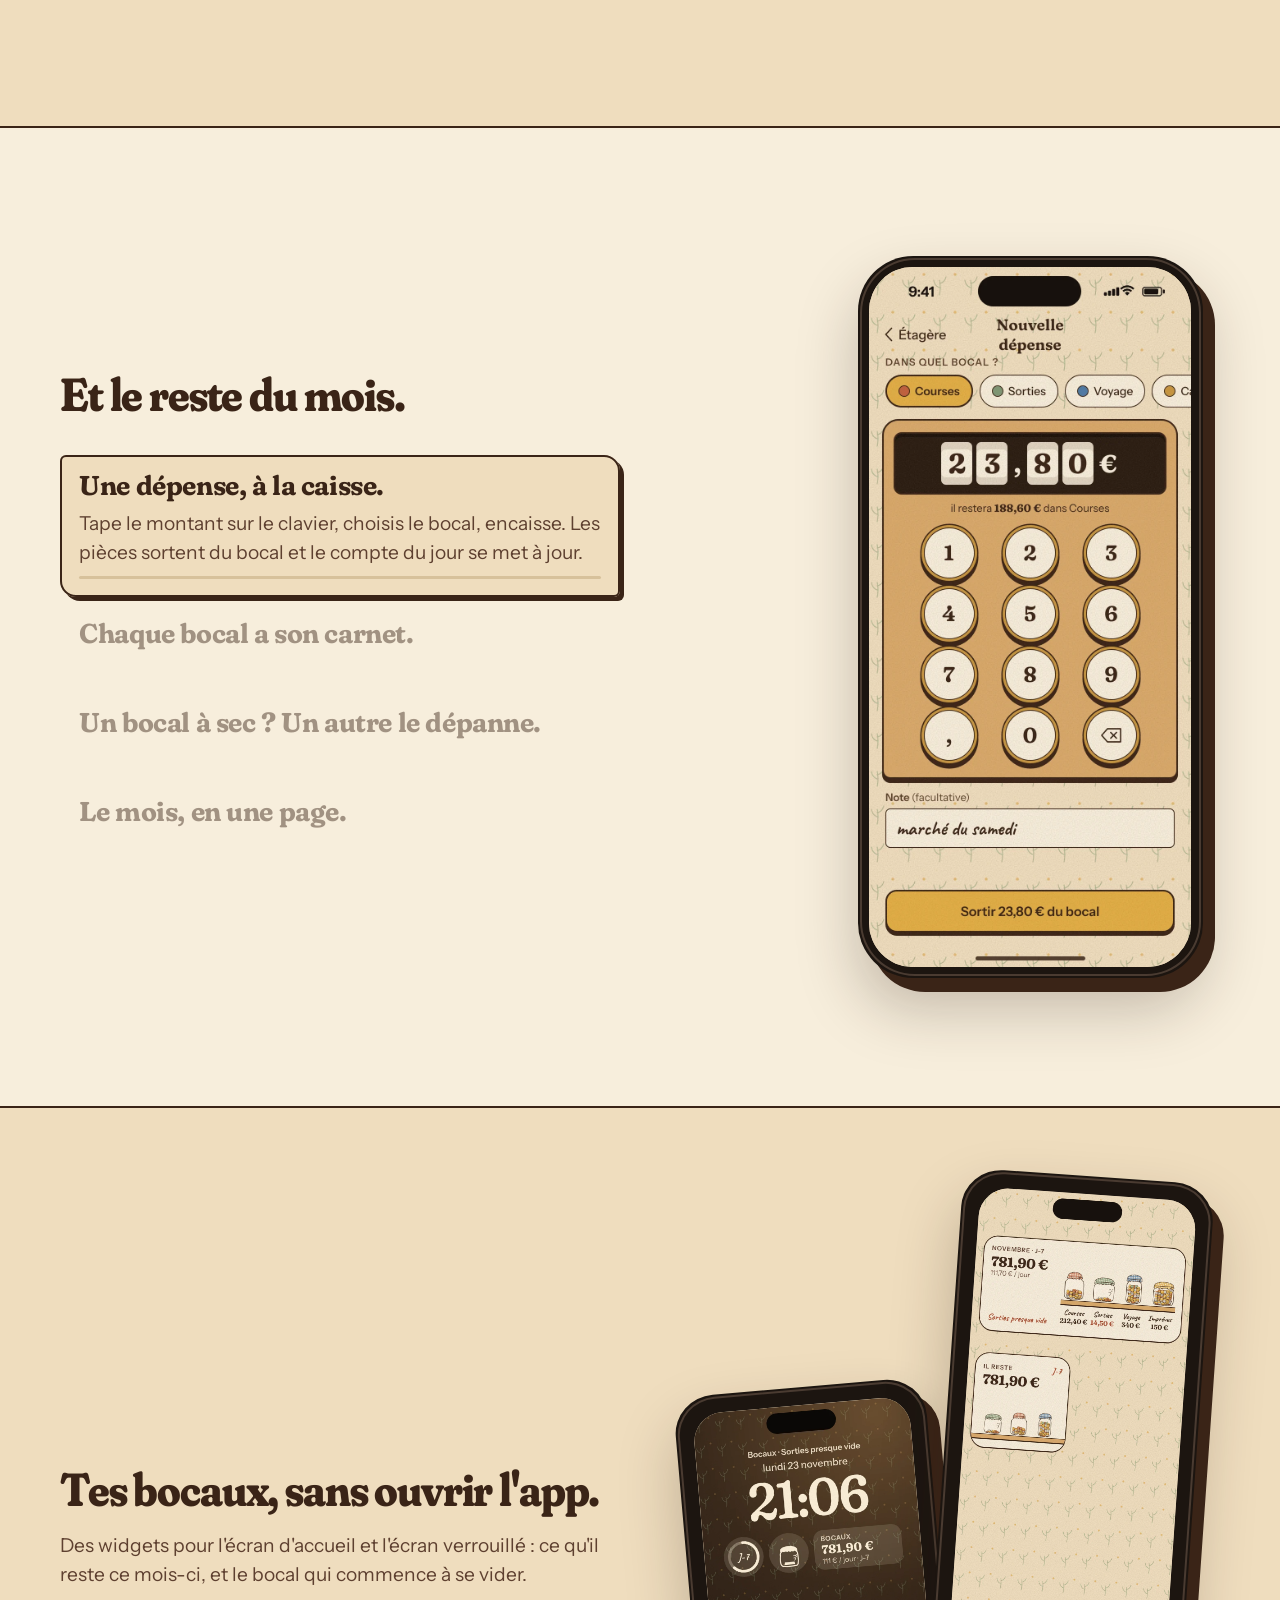
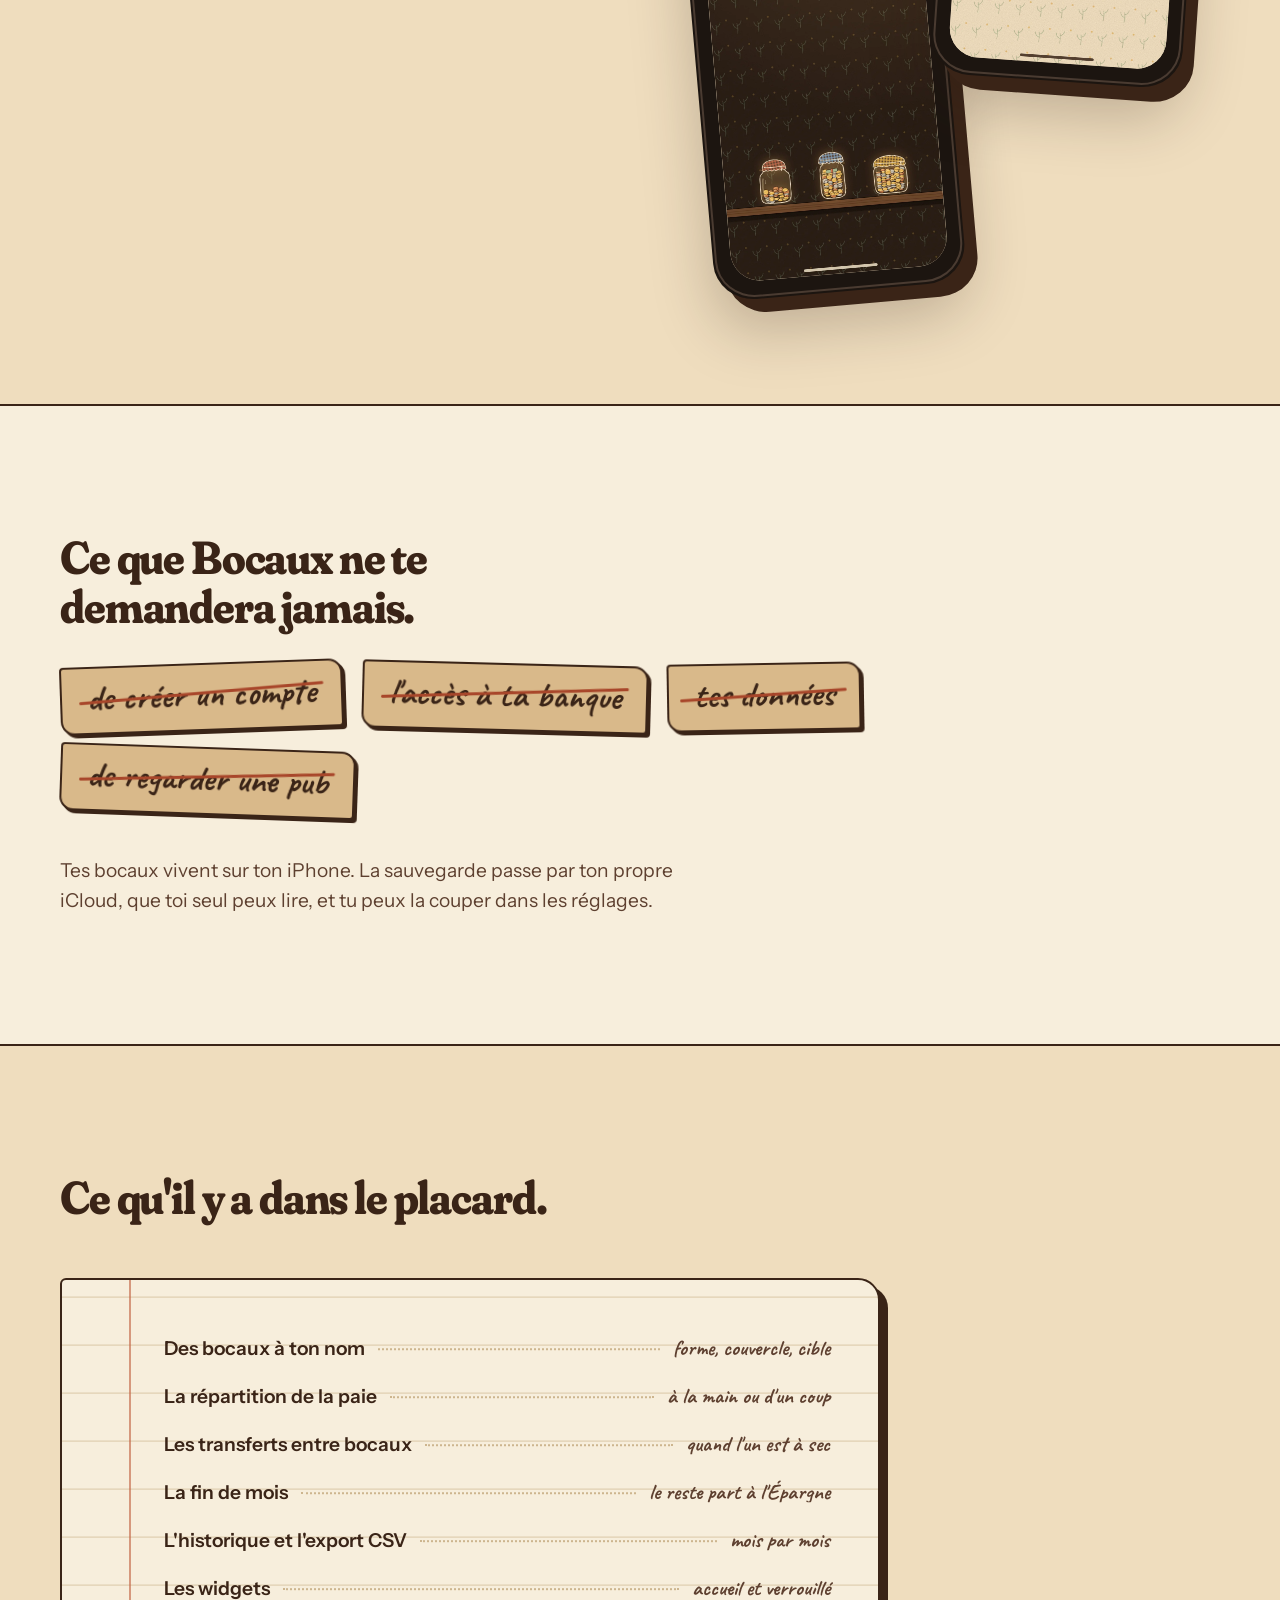
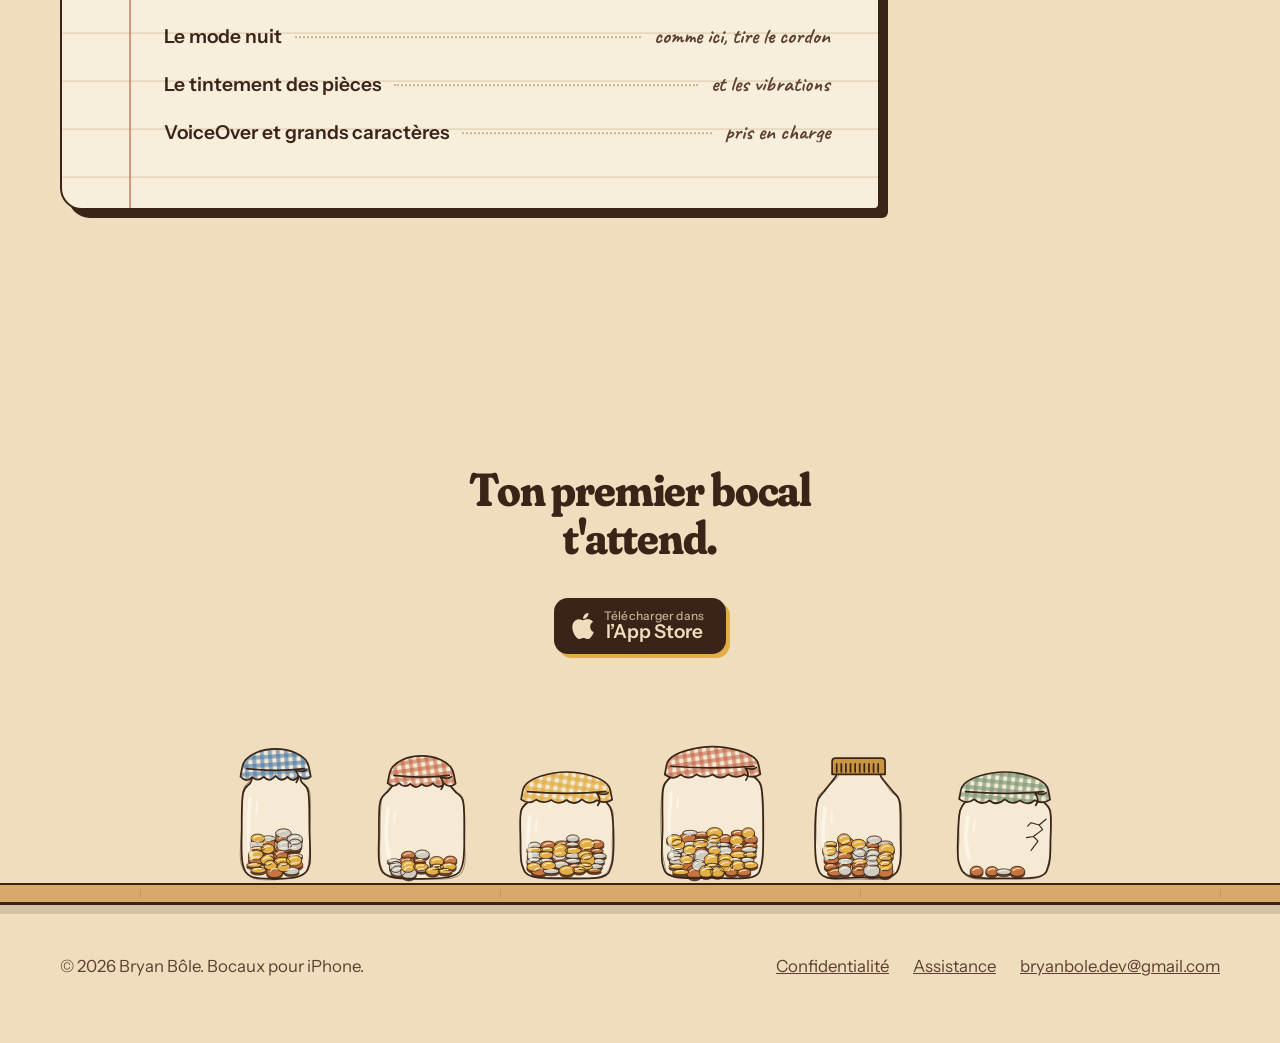
==== commit 7b8ffa64: "Boutons App Store et en-tête" ====
--- a/index.html
+++ b/index.html
@@ -50,7 +50,7 @@
       <a class="lnk" href="#demo">Essayer</a>
       <a class="lnk" href="#mois">Le mois</a>
       <a class="lnk" href="#widgets">Widgets</a>
-      <a class="badge store" href="#"><img src="assets/img/badge-appstore.svg" alt="Télécharger dans l'App Store" width="120" height="40"></a>
+      <a class="badge store sm" href="#"><svg class="ico" viewBox="0 0 17 20" aria-hidden="true"><path fill="currentColor" d="M14.1 10.6c0-2.6 2.1-3.8 2.2-3.9-1.2-1.8-3.1-2-3.7-2-1.6-.2-3.1.9-3.9.9-.8 0-2-.9-3.4-.9-1.7 0-3.3 1-4.2 2.6-1.8 3.1-.5 7.7 1.3 10.2.9 1.2 1.9 2.6 3.2 2.6 1.3-.1 1.8-.8 3.3-.8 1.6 0 2 .8 3.4.8 1.4 0 2.3-1.3 3.1-2.5 1-1.4 1.4-2.8 1.4-2.9 0 0-2.7-1-2.7-4.1ZM11.6 3c.7-.9 1.2-2 1.1-3.2-1 0-2.3.7-3 1.6-.7.8-1.2 2-1.1 3.1 1.1.1 2.3-.6 3-1.5Z"/></svg><span class="txt"><small>Télécharger dans</small><b>l’App Store</b></span></a>
     </nav>
   </div>
 </header>
@@ -62,7 +62,7 @@
         <h1 class="display" id="h1">Ton argent du mois, <span class="mark">rangé en bocaux.</span></h1>
         <p class="lede">Ta paie tombe dans une jarre, tu la ranges dans tes bocaux, et chaque dépense sort du bon. Un coup d'œil sur l'étagère, et tu sais ce qu'il reste.</p>
         <div class="actions">
-          <a class="badge store" href="#"><img src="assets/img/badge-appstore.svg" alt="Télécharger dans l'App Store" width="180" height="60"></a>
+          <a class="badge store" href="#"><svg class="ico" viewBox="0 0 17 20" aria-hidden="true"><path fill="currentColor" d="M14.1 10.6c0-2.6 2.1-3.8 2.2-3.9-1.2-1.8-3.1-2-3.7-2-1.6-.2-3.1.9-3.9.9-.8 0-2-.9-3.4-.9-1.7 0-3.3 1-4.2 2.6-1.8 3.1-.5 7.7 1.3 10.2.9 1.2 1.9 2.6 3.2 2.6 1.3-.1 1.8-.8 3.3-.8 1.6 0 2 .8 3.4.8 1.4 0 2.3-1.3 3.1-2.5 1-1.4 1.4-2.8 1.4-2.9 0 0-2.7-1-2.7-4.1ZM11.6 3c.7-.9 1.2-2 1.1-3.2-1 0-2.3.7-3 1.6-.7.8-1.2 2-1.1 3.1 1.1.1 2.3-.6 3-1.5Z"/></svg><span class="txt"><small>Télécharger dans</small><b>l’App Store</b></span></a>
           <p class="note">sans compte, sans banque connectée</p>
         </div>
       </div>
@@ -185,7 +185,7 @@
   <section class="band final" aria-labelledby="f-t">
     <div class="wrap">
       <h2 class="display" id="f-t" data-reveal>Ton premier bocal t'attend.</h2>
-      <div class="actions"><a class="badge store" href="#"><img src="assets/img/badge-appstore.svg" alt="Télécharger dans l'App Store" width="180" height="60"></a></div>
+      <div class="actions"><a class="badge store" href="#"><svg class="ico" viewBox="0 0 17 20" aria-hidden="true"><path fill="currentColor" d="M14.1 10.6c0-2.6 2.1-3.8 2.2-3.9-1.2-1.8-3.1-2-3.7-2-1.6-.2-3.1.9-3.9.9-.8 0-2-.9-3.4-.9-1.7 0-3.3 1-4.2 2.6-1.8 3.1-.5 7.7 1.3 10.2.9 1.2 1.9 2.6 3.2 2.6 1.3-.1 1.8-.8 3.3-.8 1.6 0 2 .8 3.4.8 1.4 0 2.3-1.3 3.1-2.5 1-1.4 1.4-2.8 1.4-2.9 0 0-2.7-1-2.7-4.1ZM11.6 3c.7-.9 1.2-2 1.1-3.2-1 0-2.3.7-3 1.6-.7.8-1.2 2-1.1 3.1 1.1.1 2.3-.6 3-1.5Z"/></svg><span class="txt"><small>Télécharger dans</small><b>l’App Store</b></span></a></div>
     </div>
     <div class="shelf-row" id="finalShelf" aria-hidden="true"></div>
     <div class="plank" aria-hidden="true"></div>
--- a/assets/style.css
+++ b/assets/style.css
@@ -10,8 +10,8 @@
 html.nuit{--wall:#271B13;--sprig:#4F5A43;--dot:#7A5A2A;--ink:#F2E3C6;--ink2:#D2BC9A;--pl:#120B07;--paper:#36271C;--paper2:#2B1F16;--rule:#5E4834;--kraft:#6E5234;--wood:#6B4529;--woodline:#4A2E1A;--brass:#A87A34;--onhoney:#2A1C12;--terra:#D9714F;--warn:#F09A7E;--sage:#6E8A64;--faience:#86AACB;--glass:#F6C978;--glassop:.14;--cu:#C97A45;--au:#E9B651;--ag:#BDB6A8;--edge:#24160C;--coinline:#2A1C12;--hl:#FFE7B0;--refl:#FFE3B0;--reflop:.35;--shade:rgba(0,0,0,.35);--gin:#5A4330;--tin:#8F887B;--focus:#86AACB;--glow:1;color-scheme:dark}
 
 *,*::before,*::after{box-sizing:border-box}
-html{scroll-behavior:smooth;overflow-x:clip}
-body{margin:0;background:var(--wall);color:var(--ink);font-family:var(--sans);font-size:var(--step0);line-height:1.55;-webkit-font-smoothing:antialiased;overflow-x:hidden;transition:background-color .5s ease,color .5s ease}
+html{scroll-behavior:smooth}
+body{margin:0;background:var(--wall);color:var(--ink);font-family:var(--sans);font-size:var(--step0);line-height:1.55;-webkit-font-smoothing:antialiased;overflow-x:clip;transition:background-color .5s ease,color .5s ease}
 body::before{content:"";position:fixed;inset:0;z-index:-2;pointer-events:none;background:url("data:image/svg+xml,%3Csvg xmlns='http://www.w3.org/2000/svg' width='57' height='69'%3E%3Cg fill='none' stroke='%239BAA86' stroke-width='1.6' stroke-linecap='round' opacity='.7'%3E%3Cpath d='M15 51 q3 -13.5 0 -27 M15 37.5 q-9 -3 -10.5 -13.5 M15 30 q9 -1.5 12 -12'/%3E%3C/g%3E%3Ccircle cx='43.5' cy='13.5' r='2.5' fill='%23D9A441' opacity='.6'/%3E%3C/svg%3E");transition:opacity .5s}
 html.nuit body::before{opacity:.32;filter:hue-rotate(-10deg) brightness(.7)}
 /* halo de la lampe, la nuit */
@@ -103,6 +103,7 @@
 
 /* ——— Sections ——— */
 section{position:relative}
+main{overflow-x:clip}
 .band{padding:clamp(5rem,10vw,8.5rem) 0}
 .paper{background:var(--paper);border-block:2.5px solid var(--pl);transition:background-color .5s}
 .head{display:grid;gap:1rem;margin-bottom:clamp(2rem,5vw,3.5rem)}
@@ -262,9 +263,20 @@
 }
 .js .duo.settled .phone{transition:opacity .6s ease}
 
-/* Badge officiel App Store */
-.badge{display:inline-block;line-height:0;border-radius:12px;transition:transform .15s ease}
-.badge img{height:60px;width:auto}
-.badge:hover{transform:translateY(-2px)}
-.badge:active{transform:translateY(1px)}
-.top .badge img{height:40px}
+/* ——— Bouton App Store (même principe que le site de Lavis) ——— */
+.badge{position:relative;isolation:isolate;--mx:0px;--my:0px;translate:var(--mx) var(--my);display:inline-flex;align-items:center;gap:10px;min-height:56px;padding:8px 22px 8px 18px;border-radius:14px;background:var(--ink);color:var(--wall);text-decoration:none;line-height:1.1;white-space:nowrap;box-shadow:4px 4px 0 var(--honey);transition:transform .2s ease,box-shadow .2s ease,translate .35s cubic-bezier(.2,.7,.2,1),background-color .5s,color .5s}
+.badge::before{content:"";position:absolute;z-index:-1;inset:-14px -18px;pointer-events:none;background:radial-gradient(closest-side,color-mix(in srgb,var(--honey) 75%,transparent),transparent 75%);border-radius:46% 54% 42% 58% / 58% 44% 56% 42%;filter:blur(6px);opacity:0;transform:scale(.5) rotate(-8deg);transition:opacity .5s ease,transform .7s cubic-bezier(.2,.7,.2,1)}
+.badge:hover{transform:translateY(-2px);box-shadow:5px 6px 0 var(--honey)}
+.badge:hover::before{opacity:.8;transform:scale(1) rotate(0)}
+.badge:active{transform:scale(.97);box-shadow:2px 2px 0 var(--honey)}
+.badge .ico{width:22px;height:26px;flex:none}
+.badge small{display:block;font-size:12px;opacity:.75;letter-spacing:.01em;font-weight:500}
+.badge b{display:block;font-weight:600;font-size:19px;letter-spacing:-.01em}
+.badge.sm{min-height:44px;padding:6px 16px 6px 13px;border-radius:12px;box-shadow:3px 3px 0 var(--honey)}
+.badge.sm .ico{width:17px;height:20px}
+.badge.sm small{display:none}
+.badge.sm b{font-size:16px}
+/* Dans l'en-tête, le bouton n'apparaît qu'une fois le hero dépassé (un seul bouton visible à la fois). */
+.top .badge{transform:translateY(-8px);opacity:0;pointer-events:none;transition:opacity .35s ease,transform .35s ease,translate .35s cubic-bezier(.2,.7,.2,1)}
+.top.past .badge{transform:none;opacity:1;pointer-events:auto}
+@media (max-width:520px){.top .badge{display:none}}
